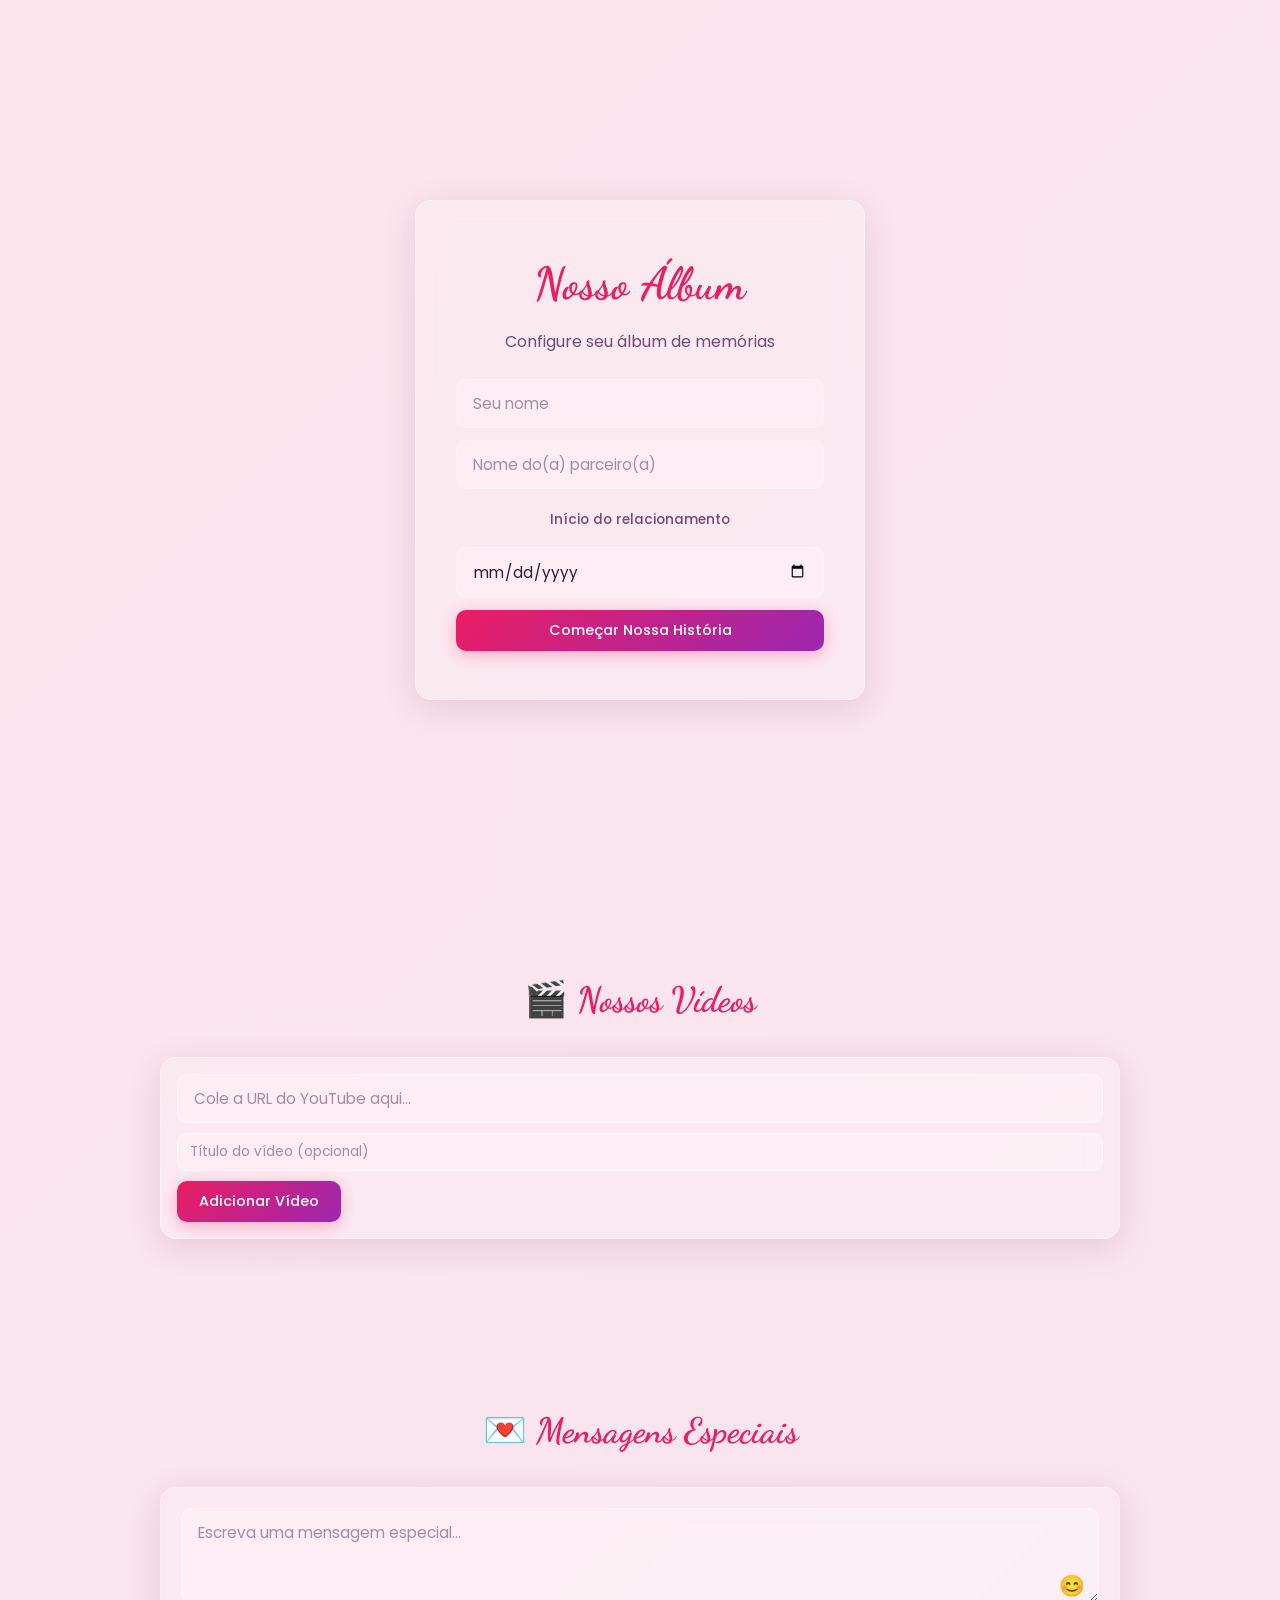
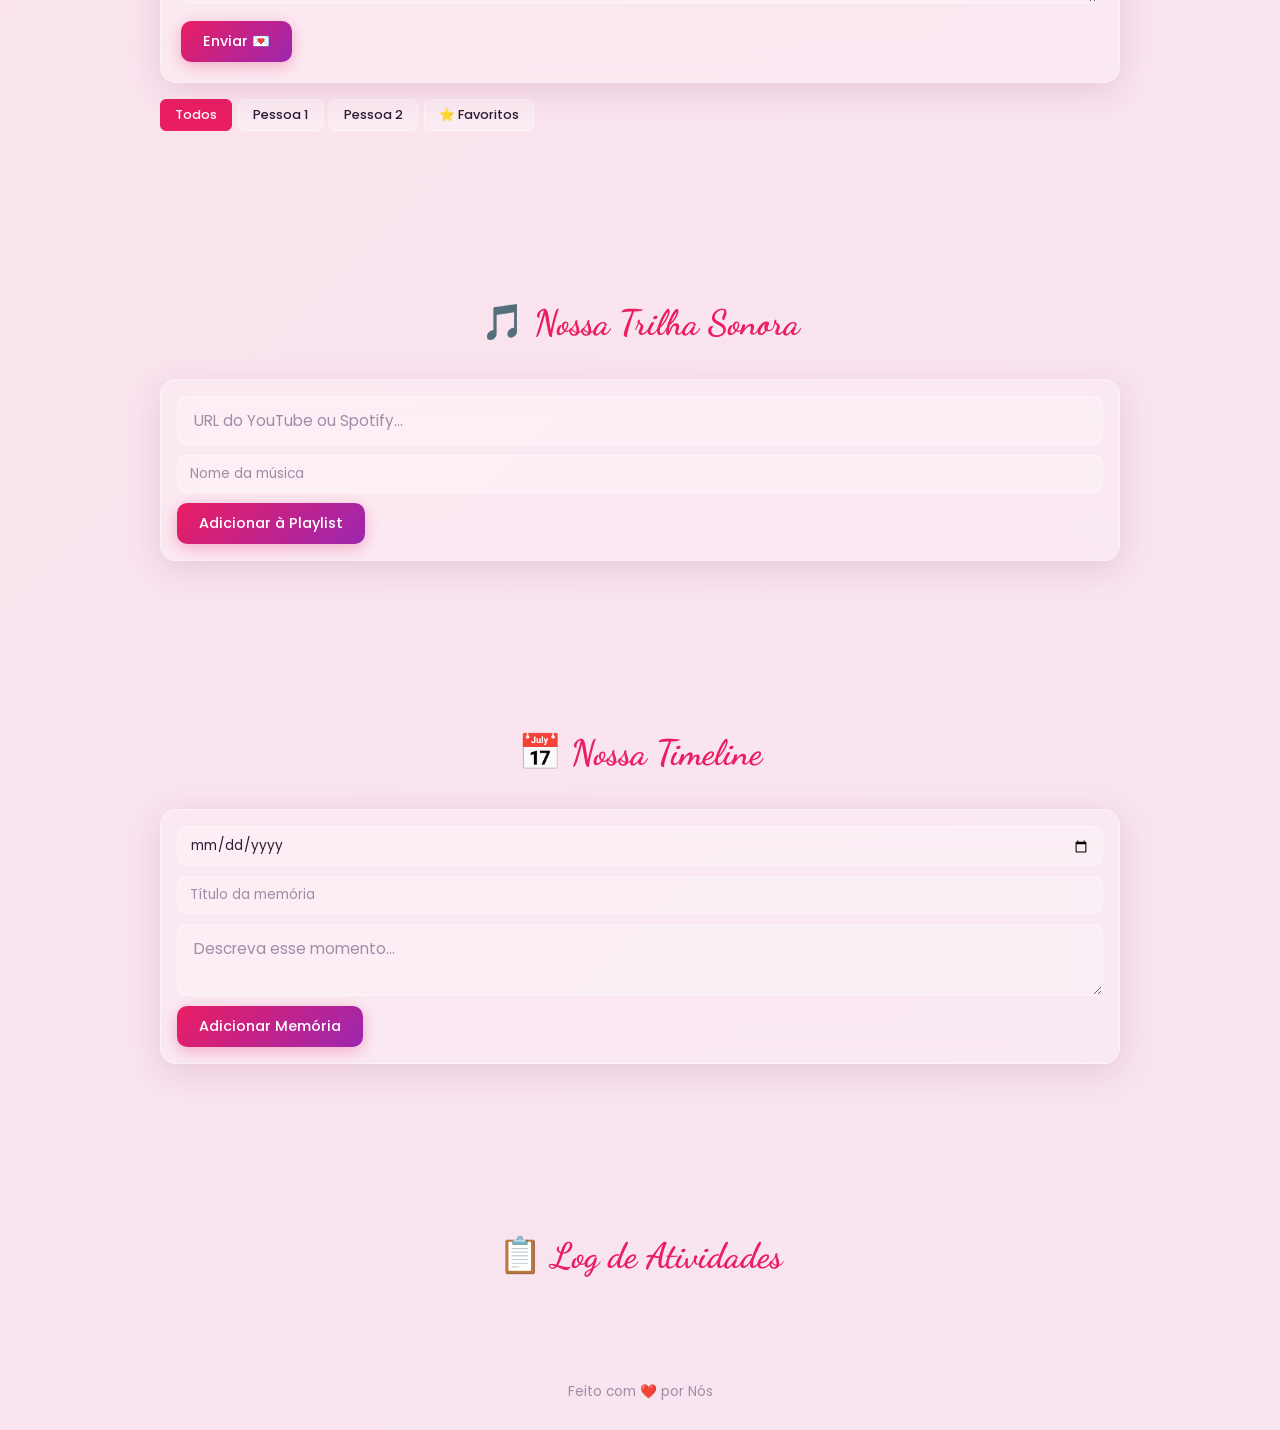
==== Nosso Album/indx.html @ 15576045 "Add files via upload" ====
<!DOCTYPE html>
<html lang="pt-br">
<head>
    <meta charset="UTF-8">
    <meta name="viewport" content="width=device-width, initial-scale=1.0">
    <title>Nosso Álbum de Memórias</title>
    <link rel="preconnect" href="https://fonts.googleapis.com">
    <link rel="preconnect" href="https://fonts.gstatic.com" crossorigin>
    <link href="https://fonts.googleapis.com/css2?family=Dancing+Script:wght@400;700&family=Poppins:wght@300;400;500;600;700&display=swap" rel="stylesheet">
    <link rel="stylesheet" href="style.css">
</head>
<body>

    <!-- Welcome Screen -->
    <div id="welcome-screen">
        <div class="welcome-content glass-card">
            <div id="welcome-loading" class="welcome-loading">
                <div class="welcome-hearts">💕</div>
                <p class="welcome-sub">Carregando...</p>
            </div>
            <div id="setup-form" style="display:none;">
                <h1>Nosso Álbum</h1>
                <p class="welcome-sub">Configure seu álbum de memórias</p>
                <div class="setup-fields">
                    <input type="text" id="setup-name1" placeholder="Seu nome" class="input-field">
                    <input type="text" id="setup-name2" placeholder="Nome do(a) parceiro(a)" class="input-field">
                    <label class="input-label">Início do relacionamento</label>
                    <input type="date" id="setup-date" class="input-field">
                    <button id="setup-btn" class="btn btn-primary">Começar Nossa História</button>
                </div>
            </div>
            <div id="welcome-display" style="display:none;">
                <div class="welcome-hearts">💕</div>
                <h1 id="welcome-names">Nosso Amor</h1>
                <p class="welcome-sub">Nosso Álbum de Memórias</p>
                <div id="welcome-counter" class="welcome-counter"></div>
                <button id="enter-btn" class="btn btn-primary btn-glow">Entrar ❤️</button>
            </div>
        </div>
    </div>

    <!-- Identity Modal -->
    <div id="identity-modal" class="identity-overlay" style="display:none;">
        <div class="identity-modal-content glass-card">
            <div class="welcome-hearts">👤</div>
            <h3 class="identity-title">Quem é você?</h3>
            <p class="identity-subtitle">Identifique-se para que suas postagens fiquem marcadas</p>
            <div class="identity-btns">
                <button class="identity-btn person-1-hover" id="identity-btn-1" data-person="1">
                    <span class="identity-btn-icon">💜</span>
                    <span class="identity-btn-name" id="identity-name-1">Pessoa 1</span>
                </button>
                <button class="identity-btn person-2-hover" id="identity-btn-2" data-person="2">
                    <span class="identity-btn-icon">💖</span>
                    <span class="identity-btn-name" id="identity-name-2">Pessoa 2</span>
                </button>
            </div>
        </div>
    </div>

    <!-- Navbar -->
    <nav id="navbar" class="navbar glass-card" style="display:none;">
        <div class="nav-brand" id="nav-brand">💕 Nosso Álbum</div>
        <button class="hamburger" id="hamburger">
            <span></span><span></span><span></span>
        </button>
        <div class="nav-links" id="nav-links">
            <a href="#home" class="nav-link active" data-section="home">Início</a>
            <a href="#galeria" class="nav-link" data-section="galeria">Galeria</a>
            <a href="#videos" class="nav-link" data-section="videos">Vídeos</a>
            <a href="#mensagens" class="nav-link" data-section="mensagens">Mensagens</a>
            <a href="#musica" class="nav-link" data-section="musica">Música</a>
            <a href="#timeline" class="nav-link" data-section="timeline">Timeline</a>
            <a href="#log" class="nav-link" data-section="log">Atividades</a>
        </div>
        <div class="nav-actions">
            <div id="identity-indicator" class="identity-indicator" style="display:none;">
                <span class="identity-dot" id="identity-dot"></span>
                <span id="identity-name-display"></span>
                <button id="change-identity-btn" class="change-identity-btn" title="Trocar identidade">✏️</button>
            </div>
            <button id="dark-mode-toggle" class="theme-toggle" title="Alternar tema">
                <span id="theme-icon">🌙</span>
                <span id="theme-label">Escuro</span>
            </button>
            <button id="settings-btn" class="btn-icon" title="Configurações">⚙️</button>
        </div>
    </nav>

    <!-- Main Content -->
    <main id="main-content" style="display:none;">

        <section id="home" class="section">
            <h2 class="section-title">💕 <span id="home-names">Nosso Amor</span></h2>
            <div class="counter-grid" id="counter-grid"></div>
            <div class="stats-grid">
                <div class="stat-card glass-card"><span class="stat-number" id="stat-photos">0</span><span class="stat-label">Fotos</span></div>
                <div class="stat-card glass-card"><span class="stat-number" id="stat-messages">0</span><span class="stat-label">Mensagens</span></div>
                <div class="stat-card glass-card"><span class="stat-number" id="stat-music">0</span><span class="stat-label">Músicas</span></div>
            </div>
            <div class="quote-card glass-card">
                <p id="love-quote" class="love-quote"></p>
            </div>
        </section>

        <section id="galeria" class="section">
            <h2 class="section-title">📸 Galeria de Fotos</h2>
            <div class="section-actions glass-card">
                <label class="btn btn-primary upload-btn">
                    📷 Adicionar Fotos
                    <input type="file" id="photo-input" accept="image/*" multiple hidden>
                </label>
                <input type="text" id="photo-search" class="input-field input-sm" placeholder="Buscar por legenda...">
                <div class="filter-btns">
                    <button class="btn btn-sm active" data-filter="all">Todas</button>
                    <button class="btn btn-sm" data-filter="favorites">⭐ Favoritas</button>
                </div>
            </div>
            <div id="gallery-grid" class="gallery-grid"></div>
            <p id="gallery-empty" class="empty-msg" style="display:none;">Nenhuma foto ainda. Adicione suas memórias! 📷</p>
        </section>

        <section id="videos" class="section">
            <h2 class="section-title">🎬 Nossos Vídeos</h2>
            <div class="section-actions glass-card">
                <input type="url" id="video-url" class="input-field" placeholder="Cole a URL do YouTube aqui...">
                <input type="text" id="video-title" class="input-field input-sm" placeholder="Título do vídeo (opcional)">
                <button id="add-video-btn" class="btn btn-primary">Adicionar Vídeo</button>
            </div>
            <div id="video-grid" class="video-grid"></div>
            <p id="video-empty" class="empty-msg" style="display:none;">Nenhum vídeo ainda. Adicione um link do YouTube! 🎬</p>
        </section>

        <section id="mensagens" class="section">
            <h2 class="section-title">💌 Mensagens Especiais</h2>
            <div class="msg-composer glass-card">
                <div class="msg-input-wrap">
                    <textarea id="msg-input" class="input-field" placeholder="Escreva uma mensagem especial..." rows="3"></textarea>
                    <button id="emoji-toggle" class="btn-icon emoji-toggle">😊</button>
                </div>
                <div id="emoji-picker" class="emoji-picker" style="display:none;"></div>
                <button id="send-msg-btn" class="btn btn-primary">Enviar 💌</button>
            </div>
            <div class="msg-filters">
                <button class="btn btn-sm active" data-msg-filter="all">Todos</button>
                <button class="btn btn-sm" data-msg-filter="1" id="msg-filter-1">Pessoa 1</button>
                <button class="btn btn-sm" data-msg-filter="2" id="msg-filter-2">Pessoa 2</button>
                <button class="btn btn-sm" data-msg-filter="favorites">⭐ Favoritos</button>
            </div>
            <div id="messages-list" class="messages-list"></div>
            <p id="msg-empty" class="empty-msg" style="display:none;">Nenhuma mensagem ainda. Deixe um recado especial! 💝</p>
        </section>

        <section id="musica" class="section">
            <h2 class="section-title">🎵 Nossa Trilha Sonora</h2>
            <div class="section-actions glass-card">
                <input type="url" id="music-url" class="input-field" placeholder="URL do YouTube ou Spotify...">
                <input type="text" id="music-title" class="input-field input-sm" placeholder="Nome da música">
                <button id="add-music-btn" class="btn btn-primary">Adicionar à Playlist</button>
            </div>
            <div id="music-player" class="music-player" style="display:none;">
                <div id="player-container"></div>
            </div>
            <div id="playlist" class="playlist"></div>
            <p id="music-empty" class="empty-msg" style="display:none;">Nenhuma música ainda. Adicione a trilha sonora do casal! 🎶</p>
        </section>

        <section id="timeline" class="section">
            <h2 class="section-title">📅 Nossa Timeline</h2>
            <div class="section-actions glass-card">
                <input type="date" id="timeline-date" class="input-field input-sm">
                <input type="text" id="timeline-title" class="input-field input-sm" placeholder="Título da memória">
                <textarea id="timeline-desc" class="input-field" placeholder="Descreva esse momento..." rows="2"></textarea>
                <button id="add-timeline-btn" class="btn btn-primary">Adicionar Memória</button>
            </div>
            <div id="timeline-list" class="timeline-list"></div>
            <p id="timeline-empty" class="empty-msg" style="display:none;">Nenhuma memória na timeline. Registre seus momentos! 📅</p>
        </section>

        <section id="log" class="section">
            <h2 class="section-title">📋 Log de Atividades</h2>
            <div id="log-list" class="log-list"></div>
            <p id="log-empty" class="empty-msg" style="display:none;">Nenhuma atividade registrada.</p>
        </section>

    </main>

    <!-- Lightbox Modal -->
    <div id="lightbox" class="lightbox" style="display:none;">
        <button class="lightbox-close" id="lightbox-close">&times;</button>
        <button class="lightbox-nav lightbox-prev" id="lightbox-prev">&#10094;</button>
        <button class="lightbox-nav lightbox-next" id="lightbox-next">&#10095;</button>
        <img id="lightbox-img" class="lightbox-img" src="" alt="">
        <p id="lightbox-caption" class="lightbox-caption"></p>
    </div>

    <!-- Settings Modal -->
    <div id="settings-modal" class="modal-overlay" style="display:none;">
        <div class="modal-content glass-card">
            <div class="modal-header">
                <h3>⚙️ Configurações</h3>
                <button class="modal-close" id="settings-close">&times;</button>
            </div>
            <div class="modal-body">
                <div class="setting-group">
                    <label class="input-label">Nome 1</label>
                    <input type="text" id="setting-name1" class="input-field">
                </div>
                <div class="setting-group">
                    <label class="input-label">Nome 2</label>
                    <input type="text" id="setting-name2" class="input-field">
                </div>
                <div class="setting-group">
                    <label class="input-label">Data do relacionamento</label>
                    <input type="date" id="setting-date" class="input-field">
                </div>
                <div class="setting-actions">
                    <button id="save-settings" class="btn btn-primary">Salvar</button>
                </div>
            </div>
        </div>
    </div>

    <!-- Toast Container -->
    <div id="toast-container" class="toast-container"></div>

    <!-- Floating Hearts Container -->
    <div id="hearts-container" class="hearts-container"></div>

    <!-- Footer -->
    <footer id="footer" class="footer" style="display:none;">
        <p>Feito com ❤️ por <span id="footer-names">Nós</span></p>
    </footer>

    <script src="script.js"></script>
</body>
</html>
---- Nosso Album/style.css ----
/* ==========================================
   NOSSO ÁLBUM DE MEMÓRIAS - STYLE
   ========================================== */

/* --- CSS Variables --- */

:root {
    --primary: #e91e63;
    --primary-light: #f48fb1;
    --primary-dark: #c2185b;
    --secondary: #9c27b0;
    --secondary-light: #ce93d8;
    --accent: #ff6f00;
    --gold: #ffd700;
    --bg-start: #fce4ec;
    --bg-end: #f3e5f5;
    --text: #2d1b33;
    --text-light: #6d4c7a;
    --text-muted: #9e8da6;
    --surface: rgba(255, 255, 255, 0.25);
    --surface-solid: #fff;
    --glass-bg: rgba(255, 255, 255, 0.18);
    --glass-border: rgba(255, 255, 255, 0.35);
    --glass-shadow: rgba(140, 50, 100, 0.15);
    --author1: #7b1fa2;
    --author2: #e91e63;
    --radius: 16px;
    --radius-sm: 10px;
    --radius-xs: 6px;
    --font-display: 'Dancing Script', cursive;
    --font-body: 'Poppins', sans-serif;
    --z-hearts: 0;
    --z-content: 1;
    --z-navbar: 100;
    --z-modal: 200;
    --z-lightbox: 300;
    --z-toast: 400;
    --z-welcome: 500;
}

[data-theme="dark"] {
    --bg-start: #1a0a1e;
    --bg-end: #2a0845;
    --text: #f3e5f5;
    --text-light: #ce93d8;
    --text-muted: #8e6d9e;
    --surface: rgba(255, 255, 255, 0.07);
    --surface-solid: #2d1040;
    --glass-bg: rgba(30, 10, 40, 0.55);
    --glass-border: rgba(255, 255, 255, 0.1);
    --glass-shadow: rgba(0, 0, 0, 0.4);
}

/* --- Reset & Base --- */
*, *::before, *::after { box-sizing: border-box; margin: 0; padding: 0; }

html { scroll-behavior: smooth; }

body {
    font-family: var(--font-body);
    color: var(--text);
    min-height: 100vh;
    background: linear-gradient(135deg, var(--bg-start), var(--bg-end), var(--bg-start));
    background-size: 400% 400%;
    animation: gradientShift 15s ease infinite;
    overflow-x: hidden;
    line-height: 1.6;
}

@keyframes gradientShift {
    0%, 100% { background-position: 0% 50%; }
    50% { background-position: 100% 50%; }
}

/* --- Scrollbar --- */
::-webkit-scrollbar { width: 6px; }
::-webkit-scrollbar-track { background: transparent; }
::-webkit-scrollbar-thumb { background: var(--primary-light); border-radius: 3px; }
* { scrollbar-width: thin; scrollbar-color: var(--primary-light) transparent; }

/* --- Glass Card --- */
.glass-card {
    background: var(--glass-bg);
    backdrop-filter: blur(14px);
    -webkit-backdrop-filter: blur(14px);
    border: 1px solid var(--glass-border);
    border-radius: var(--radius);
    box-shadow: 0 8px 32px var(--glass-shadow);
}

@supports not (backdrop-filter: blur(1px)) {
    .glass-card {
        background: var(--surface-solid);
        opacity: 0.97;
    }
}

/* --- Buttons --- */
.btn {
    display: inline-flex;
    align-items: center;
    justify-content: center;
    gap: 6px;
    padding: 10px 22px;
    border: none;
    border-radius: var(--radius-sm);
    font-family: var(--font-body);
    font-size: 0.9rem;
    font-weight: 500;
    cursor: pointer;
    transition: all 0.3s ease;
    white-space: nowrap;
}

.btn-primary {
    background: linear-gradient(135deg, var(--primary), var(--secondary));
    color: #fff;
    box-shadow: 0 4px 15px rgba(233, 30, 99, 0.3);
}
.btn-primary:hover {
    transform: translateY(-2px);
    box-shadow: 0 6px 25px rgba(233, 30, 99, 0.45);
}

.btn-glow {
    animation: glow 2s ease-in-out infinite alternate;
}
@keyframes glow {
    from { box-shadow: 0 4px 15px rgba(233, 30, 99, 0.3); }
    to { box-shadow: 0 4px 30px rgba(233, 30, 99, 0.6), 0 0 40px rgba(233, 30, 99, 0.2); }
}

.btn-outline {
    background: transparent;
    color: var(--primary);
    border: 1.5px solid var(--primary);
}
.btn-outline:hover { background: var(--primary); color: #fff; }

.btn-sm { padding: 6px 14px; font-size: 0.8rem; border-radius: var(--radius-xs); background: var(--surface); color: var(--text); border: 1px solid var(--glass-border); }
.btn-sm.active { background: var(--primary); color: #fff; border-color: var(--primary); }
.btn-sm:hover { background: var(--primary-light); color: #fff; }

.btn-icon {
    background: none;
    border: none;
    font-size: 1.3rem;
    cursor: pointer;
    padding: 6px;
    border-radius: 50%;
    transition: all 0.3s;
    line-height: 1;
}
.btn-icon:hover { background: var(--surface); transform: scale(1.15); }

.btn-danger { background: #ef5350; color: #fff; border: none; }
.btn-danger:hover { background: #e53935; }

/* --- Inputs --- */
.input-field {
    width: 100%;
    padding: 12px 16px;
    border: 1.5px solid var(--glass-border);
    border-radius: var(--radius-sm);
    background: var(--surface);
    color: var(--text);
    font-family: var(--font-body);
    font-size: 0.95rem;
    transition: border-color 0.3s, box-shadow 0.3s;
    outline: none;
}
.input-field:focus {
    border-color: var(--primary);
    box-shadow: 0 0 0 3px rgba(233, 30, 99, 0.15);
}
.input-field::placeholder { color: var(--text-muted); }
.input-sm { padding: 8px 12px; font-size: 0.85rem; }
.input-label { display: block; font-size: 0.85rem; font-weight: 500; color: var(--text-light); margin-bottom: 4px; margin-top: 8px; }

/* --- Welcome Screen --- */
#welcome-screen {
    position: fixed;
    inset: 0;
    z-index: var(--z-welcome);
    display: flex;
    align-items: center;
    justify-content: center;
    background: linear-gradient(135deg, var(--bg-start), var(--bg-end));
    background-size: 400% 400%;
    animation: gradientShift 15s ease infinite;
}

.welcome-content {
    text-align: center;
    padding: 48px 40px;
    max-width: 450px;
    width: 90%;
    animation: fadeInUp 1s ease;
}

.welcome-content h1 {
    font-family: var(--font-display);
    font-size: 2.8rem;
    color: var(--primary);
    margin-bottom: 8px;
}

.welcome-sub {
    color: var(--text-light);
    font-size: 1rem;
    margin-bottom: 24px;
}

.welcome-hearts {
    font-size: 3rem;
    margin-bottom: 12px;
    animation: pulse 2s ease-in-out infinite;
}

@keyframes pulse {
    0%, 100% { transform: scale(1); }
    50% { transform: scale(1.15); }
}

.welcome-counter {
    font-size: 1.1rem;
    color: var(--text-light);
    margin-bottom: 28px;
    font-weight: 300;
}

.setup-fields {
    display: flex;
    flex-direction: column;
    gap: 12px;
}

/* --- Navbar --- */
.navbar {
    position: fixed;
    top: 0;
    left: 0;
    right: 0;
    z-index: var(--z-navbar);
    display: flex;
    align-items: center;
    padding: 10px 24px;
    border-radius: 0;
    border-top: none;
    border-left: none;
    border-right: none;
}

.nav-brand {
    font-family: var(--font-display);
    font-size: 1.4rem;
    color: var(--primary);
    font-weight: 700;
    flex-shrink: 0;
}

.nav-links {
    display: flex;
    gap: 4px;
    margin-left: 32px;
    flex: 1;
}

.nav-link {
    text-decoration: none;
    color: var(--text-light);
    padding: 6px 14px;
    border-radius: var(--radius-xs);
    font-size: 0.85rem;
    font-weight: 500;
    transition: all 0.3s;
}
.nav-link:hover, .nav-link.active {
    color: var(--primary);
    background: rgba(233, 30, 99, 0.1);
}

.nav-actions { display: flex; gap: 4px; margin-left: auto; }

.hamburger {
    display: none;
    flex-direction: column;
    gap: 5px;
    background: none;
    border: none;
    cursor: pointer;
    padding: 6px;
    margin-left: auto;
}
.hamburger span {
    display: block;
    width: 24px;
    height: 2.5px;
    background: var(--text);
    border-radius: 2px;
    transition: all 0.3s;
}
.hamburger.active span:nth-child(1) { transform: rotate(45deg) translate(5px, 5px); }
.hamburger.active span:nth-child(2) { opacity: 0; }
.hamburger.active span:nth-child(3) { transform: rotate(-45deg) translate(5px, -5px); }

/* --- Sections --- */
.section {
    max-width: 1000px;
    margin: 0 auto;
    padding: 100px 20px 40px;
    position: relative;
    z-index: var(--z-content);
    animation: fadeInUp 0.6s ease;
}

.section-title {
    font-family: var(--font-display);
    font-size: 2.2rem;
    color: var(--primary);
    text-align: center;
    margin-bottom: 28px;
}

.section-actions {
    display: flex;
    flex-wrap: wrap;
    gap: 10px;
    align-items: center;
    padding: 16px;
    margin-bottom: 24px;
}

.empty-msg {
    text-align: center;
    color: var(--text-muted);
    padding: 60px 20px;
    font-size: 1.05rem;
}

/* --- Counter Grid --- */
.counter-grid {
    display: grid;
    grid-template-columns: repeat(auto-fit, minmax(100px, 1fr));
    gap: 12px;
    margin-bottom: 28px;
}

.counter-item {
    text-align: center;
    padding: 16px 8px;
}

.counter-value {
    font-size: 2.2rem;
    font-weight: 700;
    color: var(--primary);
    font-family: var(--font-display);
}

.counter-label {
    font-size: 0.75rem;
    color: var(--text-muted);
    text-transform: uppercase;
    letter-spacing: 1px;
}

/* --- Stats --- */
.stats-grid {
    display: grid;
    grid-template-columns: repeat(3, 1fr);
    gap: 14px;
    margin-bottom: 28px;
}

.stat-card {
    text-align: center;
    padding: 20px 12px;
    transition: transform 0.3s;
}
.stat-card:hover { transform: translateY(-4px); }

.stat-number {
    display: block;
    font-size: 2rem;
    font-weight: 700;
    color: var(--primary);
}

.stat-label {
    font-size: 0.8rem;
    color: var(--text-muted);
    text-transform: uppercase;
    letter-spacing: 1px;
}

/* --- Quote --- */
.quote-card {
    text-align: center;
    padding: 28px 24px;
}

.love-quote {
    font-family: var(--font-display);
    font-size: 1.3rem;
    color: var(--text-light);
    font-style: italic;
}

/* --- Gallery Grid --- */
.gallery-grid {
    display: grid;
    grid-template-columns: repeat(auto-fill, minmax(200px, 1fr));
    gap: 14px;
}

.photo-card {
    position: relative;
    border-radius: var(--radius-sm);
    overflow: hidden;
    aspect-ratio: 1;
    cursor: pointer;
    transition: transform 0.3s;
}
.photo-card:hover { transform: scale(1.03); }

.photo-card img {
    width: 100%;
    height: 100%;
    object-fit: cover;
    display: block;
}

.photo-overlay {
    position: absolute;
    inset: 0;
    background: linear-gradient(transparent 50%, rgba(0,0,0,0.6));
    display: flex;
    align-items: flex-end;
    justify-content: space-between;
    padding: 10px;
    opacity: 0;
    transition: opacity 0.3s;
}
.photo-card:hover .photo-overlay { opacity: 1; }

.photo-caption {
    color: #fff;
    font-size: 0.8rem;
    flex: 1;
    overflow: hidden;
    text-overflow: ellipsis;
    white-space: nowrap;
}

.photo-actions { display: flex; gap: 4px; }
.photo-actions button {
    background: rgba(255,255,255,0.2);
    border: none;
    color: #fff;
    width: 30px;
    height: 30px;
    border-radius: 50%;
    cursor: pointer;
    font-size: 0.85rem;
    transition: background 0.3s;
    display: flex;
    align-items: center;
    justify-content: center;
}
.photo-actions button:hover { background: rgba(255,255,255,0.4); }
.photo-actions button.fav-active { color: var(--gold); }

.filter-btns { display: flex; gap: 6px; }

/* --- Video Grid --- */
.video-grid {
    display: grid;
    grid-template-columns: repeat(auto-fill, minmax(300px, 1fr));
    gap: 16px;
}

.video-card {
    border-radius: var(--radius-sm);
    overflow: hidden;
    position: relative;
}

.video-card iframe {
    width: 100%;
    aspect-ratio: 16/9;
    border: none;
    border-radius: var(--radius-sm);
}

.video-card-header {
    display: flex;
    justify-content: space-between;
    align-items: center;
    padding: 8px 4px;
}

.video-card-title {
    font-size: 0.9rem;
    font-weight: 500;
    color: var(--text);
}

/* --- Messages --- */
.msg-composer {
    padding: 20px;
    margin-bottom: 16px;
}

.msg-author-select {
    display: flex;
    gap: 8px;
    margin-bottom: 12px;
}

.author-btn {
    flex: 1;
    padding: 8px;
    border: 2px solid var(--glass-border);
    border-radius: var(--radius-sm);
    background: var(--surface);
    color: var(--text);
    font-family: var(--font-body);
    font-weight: 500;
    cursor: pointer;
    transition: all 0.3s;
}
.author-btn[data-author="1"].active { border-color: var(--author1); background: rgba(123, 31, 162, 0.15); color: var(--author1); }
.author-btn[data-author="2"].active { border-color: var(--author2); background: rgba(233, 30, 99, 0.15); color: var(--author2); }

.msg-input-wrap {
    position: relative;
    margin-bottom: 10px;
}

.emoji-toggle {
    position: absolute;
    right: 8px;
    bottom: 8px;
}

.emoji-picker {
    display: flex;
    flex-wrap: wrap;
    gap: 4px;
    padding: 10px;
    background: var(--surface);
    border-radius: var(--radius-sm);
    margin-bottom: 10px;
    max-height: 150px;
    overflow-y: auto;
}

.emoji-btn {
    font-size: 1.3rem;
    background: none;
    border: none;
    cursor: pointer;
    padding: 4px;
    border-radius: 4px;
    transition: background 0.2s;
    line-height: 1;
}
.emoji-btn:hover { background: var(--surface); }

.msg-filters {
    display: flex;
    gap: 6px;
    margin-bottom: 16px;
    flex-wrap: wrap;
}

.messages-list {
    display: flex;
    flex-direction: column;
    gap: 12px;
    max-height: 500px;
    overflow-y: auto;
    padding: 4px;
}

.message-bubble {
    max-width: 80%;
    padding: 12px 16px;
    border-radius: var(--radius);
    position: relative;
    animation: fadeInUp 0.3s ease;
}

.message-bubble.author-1 {
    align-self: flex-start;
    background: linear-gradient(135deg, rgba(123, 31, 162, 0.15), rgba(123, 31, 162, 0.08));
    border: 1px solid rgba(123, 31, 162, 0.2);
    border-bottom-left-radius: 4px;
}

.message-bubble.author-2 {
    align-self: flex-end;
    background: linear-gradient(135deg, rgba(233, 30, 99, 0.15), rgba(233, 30, 99, 0.08));
    border: 1px solid rgba(233, 30, 99, 0.2);
    border-bottom-right-radius: 4px;
}

.msg-author-name {
    font-size: 0.75rem;
    font-weight: 600;
    margin-bottom: 4px;
}
.author-1 .msg-author-name { color: var(--author1); }
.author-2 .msg-author-name { color: var(--author2); }

.msg-text { font-size: 0.95rem; line-height: 1.5; word-break: break-word; }

.msg-meta {
    display: flex;
    justify-content: space-between;
    align-items: center;
    margin-top: 6px;
    font-size: 0.7rem;
    color: var(--text-muted);
}

.msg-fav-btn {
    background: none;
    border: none;
    cursor: pointer;
    font-size: 0.85rem;
    padding: 2px;
}

.msg-delete-btn {
    background: none;
    border: none;
    cursor: pointer;
    font-size: 0.75rem;
    color: var(--text-muted);
    padding: 2px;
}
.msg-delete-btn:hover { color: #ef5350; }

/* --- Music --- */
.music-player {
    margin-bottom: 20px;
    border-radius: var(--radius-sm);
    overflow: hidden;
}

.music-player iframe {
    width: 100%;
    height: 80px;
    border: none;
}

.playlist {
    display: flex;
    flex-direction: column;
    gap: 8px;
}

.playlist-item {
    display: flex;
    align-items: center;
    gap: 12px;
    padding: 12px 16px;
    border-radius: var(--radius-sm);
    background: var(--surface);
    cursor: pointer;
    transition: all 0.3s;
    border: 1px solid transparent;
}
.playlist-item:hover { background: rgba(233, 30, 99, 0.08); }
.playlist-item.playing {
    border-color: var(--primary);
    background: rgba(233, 30, 99, 0.12);
}

.playlist-item-icon { font-size: 1.2rem; }
.playlist-item-title { flex: 1; font-size: 0.9rem; font-weight: 500; }
.playlist-item-platform { font-size: 0.75rem; color: var(--text-muted); }
.playlist-item-delete {
    background: none;
    border: none;
    color: var(--text-muted);
    cursor: pointer;
    font-size: 0.9rem;
    padding: 4px;
}
.playlist-item-delete:hover { color: #ef5350; }

/* --- Timeline --- */
.timeline-list {
    position: relative;
    padding-left: 30px;
}

.timeline-list::before {
    content: '';
    position: absolute;
    left: 10px;
    top: 0;
    bottom: 0;
    width: 2px;
    background: linear-gradient(to bottom, var(--primary), var(--secondary));
}

.timeline-item {
    position: relative;
    padding: 16px 20px;
    margin-bottom: 20px;
    background: var(--surface);
    border-radius: var(--radius-sm);
    border: 1px solid var(--glass-border);
    animation: fadeInUp 0.4s ease;
}

.timeline-item::before {
    content: '';
    position: absolute;
    left: -26px;
    top: 22px;
    width: 12px;
    height: 12px;
    background: var(--primary);
    border-radius: 50%;
    border: 2px solid var(--bg-start);
}

.timeline-date {
    font-size: 0.75rem;
    color: var(--primary);
    font-weight: 600;
    margin-bottom: 4px;
}

.timeline-item-title {
    font-size: 1rem;
    font-weight: 600;
    margin-bottom: 4px;
}

.timeline-item-desc {
    font-size: 0.9rem;
    color: var(--text-light);
}

.timeline-item-actions {
    margin-top: 8px;
    display: flex;
    justify-content: flex-end;
}

/* --- Activity Log --- */
.log-list {
    display: flex;
    flex-direction: column;
    gap: 8px;
    max-height: 500px;
    overflow-y: auto;
}

.log-item {
    display: flex;
    align-items: center;
    gap: 12px;
    padding: 10px 14px;
    background: var(--surface);
    border-radius: var(--radius-sm);
    font-size: 0.85rem;
    animation: fadeInUp 0.3s ease;
}

.log-icon { font-size: 1.1rem; }
.log-detail { flex: 1; color: var(--text); }
.log-time { font-size: 0.7rem; color: var(--text-muted); white-space: nowrap; }

/* --- Lightbox --- */
.lightbox {
    position: fixed;
    inset: 0;
    z-index: var(--z-lightbox);
    background: rgba(0, 0, 0, 0.92);
    display: flex;
    align-items: center;
    justify-content: center;
    flex-direction: column;
    animation: fadeIn 0.3s;
}

.lightbox-img {
    max-width: 90%;
    max-height: 80vh;
    object-fit: contain;
    border-radius: var(--radius-sm);
}

.lightbox-caption {
    color: #fff;
    margin-top: 12px;
    font-size: 0.95rem;
    text-align: center;
}

.lightbox-close {
    position: absolute;
    top: 16px;
    right: 20px;
    background: none;
    border: none;
    color: #fff;
    font-size: 2.2rem;
    cursor: pointer;
    z-index: 1;
    transition: transform 0.3s;
}
.lightbox-close:hover { transform: scale(1.2); }

.lightbox-nav {
    position: absolute;
    top: 50%;
    transform: translateY(-50%);
    background: rgba(255,255,255,0.1);
    border: none;
    color: #fff;
    font-size: 2rem;
    cursor: pointer;
    padding: 12px 16px;
    border-radius: var(--radius-sm);
    transition: background 0.3s;
}
.lightbox-nav:hover { background: rgba(255,255,255,0.25); }
.lightbox-prev { left: 16px; }
.lightbox-next { right: 16px; }

/* --- Modal --- */
.modal-overlay {
    position: fixed;
    inset: 0;
    z-index: var(--z-modal);
    background: rgba(0, 0, 0, 0.5);
    display: flex;
    align-items: center;
    justify-content: center;
    animation: fadeIn 0.3s;
}

.modal-content {
    width: 90%;
    max-width: 480px;
    max-height: 85vh;
    overflow-y: auto;
    padding: 28px;
}

.modal-header {
    display: flex;
    justify-content: space-between;
    align-items: center;
    margin-bottom: 20px;
}

.modal-header h3 {
    font-family: var(--font-display);
    font-size: 1.5rem;
    color: var(--primary);
}

.modal-close {
    background: none;
    border: none;
    font-size: 1.6rem;
    color: var(--text-muted);
    cursor: pointer;
    transition: color 0.3s;
}
.modal-close:hover { color: var(--primary); }

.setting-group { margin-bottom: 14px; }

.storage-bar {
    width: 100%;
    height: 8px;
    background: var(--surface);
    border-radius: 4px;
    overflow: hidden;
    margin: 6px 0 4px;
}

.storage-fill {
    height: 100%;
    background: linear-gradient(90deg, var(--primary), var(--secondary));
    border-radius: 4px;
    transition: width 0.5s;
    width: 0%;
}

.storage-text { font-size: 0.75rem; color: var(--text-muted); }

.setting-actions {
    display: flex;
    flex-wrap: wrap;
    gap: 8px;
    margin-top: 18px;
}

/* --- Toast --- */
.toast-container {
    position: fixed;
    bottom: 20px;
    right: 20px;
    z-index: var(--z-toast);
    display: flex;
    flex-direction: column;
    gap: 8px;
}

.toast {
    padding: 12px 20px;
    border-radius: var(--radius-sm);
    color: #fff;
    font-size: 0.9rem;
    animation: slideInRight 0.4s ease;
    box-shadow: 0 4px 15px rgba(0,0,0,0.2);
    max-width: 320px;
}

.toast-success { background: linear-gradient(135deg, #43a047, #66bb6a); }
.toast-error { background: linear-gradient(135deg, #e53935, #ef5350); }
.toast-info { background: linear-gradient(135deg, var(--primary), var(--secondary)); }

@keyframes slideInRight {
    from { transform: translateX(100%); opacity: 0; }
    to { transform: translateX(0); opacity: 1; }
}

/* --- Hearts --- */
.hearts-container {
    position: fixed;
    inset: 0;
    z-index: var(--z-hearts);
    pointer-events: none;
    overflow: hidden;
}

.floating-heart {
    position: absolute;
    bottom: -30px;
    font-size: 1.4rem;
    opacity: 0;
    will-change: transform;
    animation: floatHeart linear forwards;
}

@keyframes floatHeart {
    0% { opacity: 0.7; transform: translateY(0) rotate(0deg) scale(1); }
    50% { opacity: 0.5; }
    100% { opacity: 0; transform: translateY(-100vh) rotate(360deg) scale(0.5); }
}

/* --- Footer --- */
.footer {
    text-align: center;
    padding: 28px 20px;
    color: var(--text-muted);
    font-size: 0.85rem;
}

/* --- Animations --- */
@keyframes fadeIn {
    from { opacity: 0; }
    to { opacity: 1; }
}

@keyframes fadeInUp {
    from { opacity: 0; transform: translateY(20px); }
    to { opacity: 1; transform: translateY(0); }
}

/* --- Upload Button --- */
.upload-btn { cursor: pointer; }

/* --- Responsive --- */
@media (max-width: 768px) {
    .hamburger { display: flex; }

    .nav-links {
        display: none;
        position: fixed;
        top: 56px;
        left: 0;
        right: 0;
        background: var(--glass-bg);
        backdrop-filter: blur(14px);
        -webkit-backdrop-filter: blur(14px);
        flex-direction: column;
        padding: 12px;
        border-bottom: 1px solid var(--glass-border);
        box-shadow: 0 8px 32px var(--glass-shadow);
    }
    .nav-links.open { display: flex; }

    .nav-actions {
        position: absolute;
        right: 60px;
        top: 50%;
        transform: translateY(-50%);
    }

    .section { padding: 80px 14px 30px; }
    .section-title { font-size: 1.7rem; }
    .section-actions { flex-direction: column; }

    .stats-grid { grid-template-columns: repeat(3, 1fr); gap: 8px; }
    .stat-number { font-size: 1.4rem; }

    .gallery-grid { grid-template-columns: repeat(auto-fill, minmax(140px, 1fr)); gap: 8px; }
    .video-grid { grid-template-columns: 1fr; }

    .message-bubble { max-width: 90%; }

    .counter-grid { grid-template-columns: repeat(3, 1fr); }
    .counter-value { font-size: 1.6rem; }

    .welcome-content { padding: 32px 24px; }
    .welcome-content h1 { font-size: 2rem; }

    .lightbox-nav { padding: 8px 12px; font-size: 1.5rem; }

    .toast-container { left: 12px; right: 12px; bottom: 12px; }
    .toast { max-width: 100%; }
}

@media (max-width: 380px) {
    .counter-grid { grid-template-columns: repeat(2, 1fr); }
    .stats-grid { grid-template-columns: 1fr 1fr 1fr; }
    .gallery-grid { grid-template-columns: repeat(2, 1fr); }
}

/* ==========================================
   FIREBASE + IDENTITY + THEME TOGGLE
   ========================================== */

/* --- Firebase Setup Overlay --- */
#firebase-overlay {
    position: fixed;
    inset: 0;
    z-index: 600;
    display: flex;
    align-items: center;
    justify-content: center;
    background: linear-gradient(135deg, var(--bg-start), var(--bg-end));
    background-size: 400% 400%;
    animation: gradientShift 15s ease infinite;
}

.firebase-setup {
    text-align: center;
    padding: 40px 32px;
    max-width: 500px;
    width: 90%;
    animation: fadeInUp 0.8s ease;
}

.firebase-icon { font-size: 3rem; margin-bottom: 12px; }
.firebase-setup h2 {
    font-family: var(--font-display);
    font-size: 2rem;
    color: var(--primary);
    margin-bottom: 10px;
}
.firebase-setup > p {
    color: var(--text-light);
    margin-bottom: 24px;
    font-size: 0.95rem;
}

.firebase-steps {
    text-align: left;
    display: flex;
    flex-direction: column;
    gap: 14px;
}

.firebase-step {
    display: flex;
    align-items: flex-start;
    gap: 12px;
    font-size: 0.9rem;
    color: var(--text);
}

.step-num {
    display: inline-flex;
    align-items: center;
    justify-content: center;
    width: 28px;
    height: 28px;
    border-radius: 50%;
    background: linear-gradient(135deg, var(--primary), var(--secondary));
    color: #fff;
    font-weight: 700;
    font-size: 0.8rem;
    flex-shrink: 0;
}

.firebase-step a {
    color: var(--primary);
    text-decoration: underline;
}

.firebase-step code {
    background: var(--surface);
    padding: 2px 6px;
    border-radius: 4px;
    font-size: 0.85rem;
}

/* --- Identity Overlay --- */
.identity-overlay {
    position: fixed;
    inset: 0;
    z-index: 601;
    background: rgba(0, 0, 0, 0.5);
    display: flex;
    align-items: center;
    justify-content: center;
    animation: fadeIn 0.3s;
}

.identity-modal-content {
    text-align: center;
    padding: 40px 32px;
    max-width: 420px;
    width: 90%;
    animation: fadeInUp 0.5s ease;
}

.identity-title {
    font-family: var(--font-display);
    font-size: 1.8rem;
    color: var(--primary);
    margin-bottom: 6px;
}

.identity-subtitle {
    color: var(--text-light);
    font-size: 0.9rem;
    margin-bottom: 24px;
}

.identity-btns {
    display: flex;
    gap: 16px;
}

.identity-btn {
    flex: 1;
    display: flex;
    flex-direction: column;
    align-items: center;
    gap: 8px;
    padding: 24px 16px;
    border: 2px solid var(--glass-border);
    border-radius: var(--radius);
    background: var(--surface);
    color: var(--text);
    font-family: var(--font-body);
    font-size: 1rem;
    font-weight: 600;
    cursor: pointer;
    transition: all 0.3s;
}

.identity-btn-icon { font-size: 1.8rem; }

.person-1-hover:hover {
    border-color: var(--author1);
    background: rgba(123, 31, 162, 0.15);
    color: var(--author1);
    transform: translateY(-4px);
    box-shadow: 0 8px 25px rgba(123, 31, 162, 0.25);
}

.person-2-hover:hover {
    border-color: var(--author2);
    background: rgba(233, 30, 99, 0.15);
    color: var(--author2);
    transform: translateY(-4px);
    box-shadow: 0 8px 25px rgba(233, 30, 99, 0.25);
}

/* --- Identity Indicator (navbar) --- */
.identity-indicator {
    display: flex;
    align-items: center;
    gap: 6px;
    padding: 4px 12px;
    background: var(--surface);
    border-radius: 20px;
    font-size: 0.8rem;
    color: var(--text);
    font-weight: 500;
    border: 1px solid var(--glass-border);
}

.identity-dot {
    width: 8px;
    height: 8px;
    border-radius: 50%;
    flex-shrink: 0;
}
.identity-dot.person-1 { background: var(--author1); }
.identity-dot.person-2 { background: var(--author2); }

.change-identity-btn {
    background: none;
    border: none;
    cursor: pointer;
    font-size: 0.75rem;
    padding: 0;
    line-height: 1;
    opacity: 0.7;
    transition: opacity 0.3s;
}
.change-identity-btn:hover { opacity: 1; }

/* --- Theme Toggle (pill button) --- */
.theme-toggle {
    display: inline-flex;
    align-items: center;
    gap: 4px;
    padding: 5px 12px;
    background: var(--surface);
    border: 1.5px solid var(--glass-border);
    border-radius: 20px;
    cursor: pointer;
    font-family: var(--font-body);
    font-size: 0.75rem;
    font-weight: 500;
    color: var(--text);
    transition: all 0.3s;
    white-space: nowrap;
}
.theme-toggle:hover {
    border-color: var(--primary);
    background: rgba(233, 30, 99, 0.08);
}
#theme-icon { font-size: 0.9rem; line-height: 1; }

/* --- Poster Badge --- */
.poster-badge {
    display: inline-flex;
    align-items: center;
    gap: 3px;
    padding: 2px 8px;
    border-radius: 20px;
    font-size: 0.65rem;
    font-weight: 600;
    color: #fff;
    letter-spacing: 0.3px;
}
.poster-badge.person-1 { background: var(--author1); }
.poster-badge.person-2 { background: var(--author2); }

.photo-poster-badge {
    position: absolute;
    top: 8px;
    left: 8px;
    z-index: 2;
}

/* --- Welcome Loading --- */
.welcome-loading {
    padding: 20px;
}

/* --- Nav actions responsive fix --- */
@media (max-width: 768px) {
    .nav-actions {
        gap: 2px;
        right: 50px;
    }
    .identity-indicator {
        padding: 3px 8px;
        font-size: 0.7rem;
    }
    #identity-name-display {
        max-width: 60px;
        overflow: hidden;
        text-overflow: ellipsis;
        white-space: nowrap;
    }
    .theme-toggle {
        padding: 4px 8px;
        font-size: 0.7rem;
    }
    #theme-label { display: none; }
    .identity-btns { flex-direction: column; gap: 12px; }
}
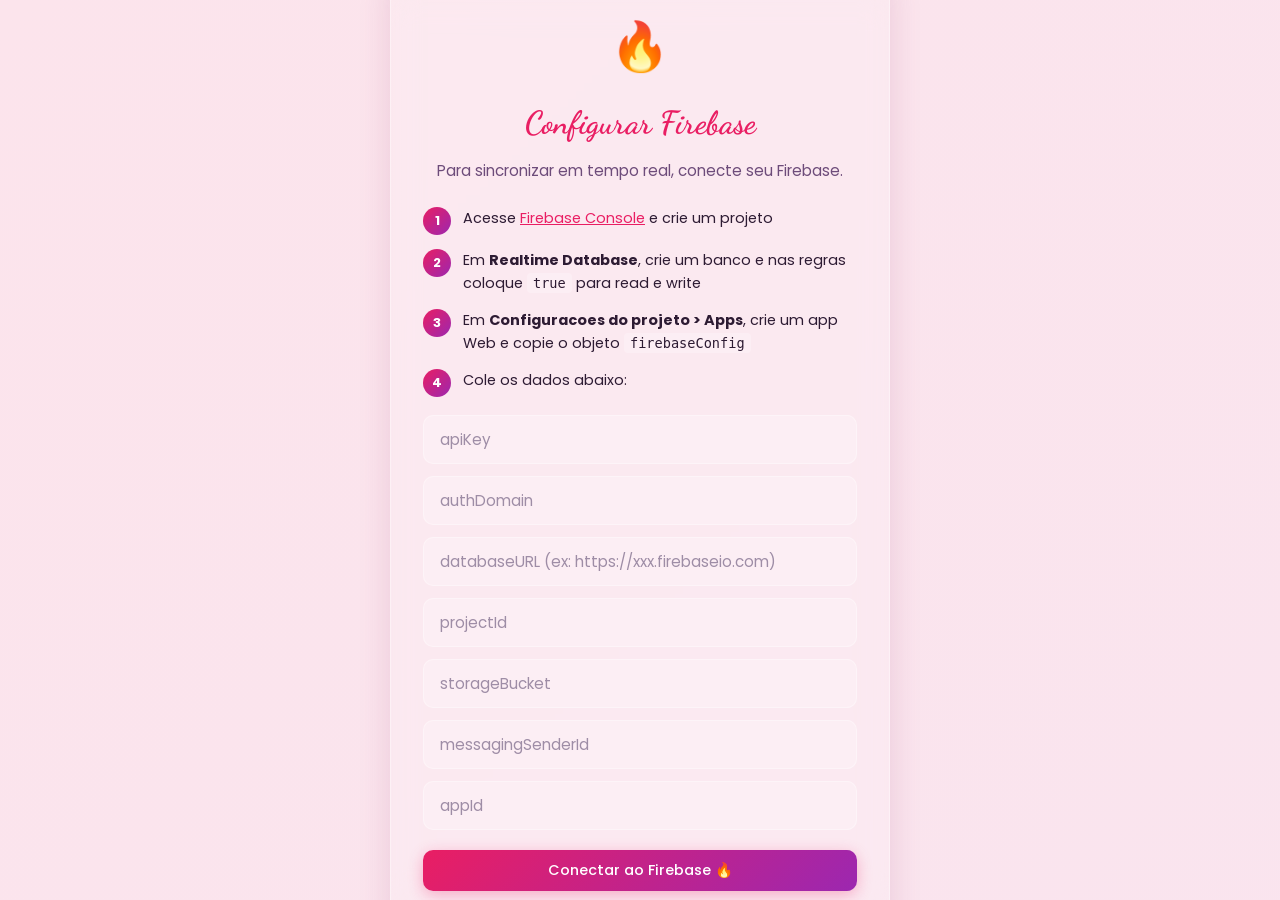
==== commit e80ac657: "feat: add Firebase Realtime Database for real-time sync + functional buttons - Add Firebase setup ov" ====
--- a/Nosso Album/indx.html
+++ b/Nosso Album/indx.html
@@ -1,237 +1,268 @@
-<!DOCTYPE html>
-<html lang="pt-br">
-<head>
-    <meta charset="UTF-8">
-    <meta name="viewport" content="width=device-width, initial-scale=1.0">
-    <title>Nosso Álbum de Memórias</title>
-    <link rel="preconnect" href="https://fonts.googleapis.com">
-    <link rel="preconnect" href="https://fonts.gstatic.com" crossorigin>
-    <link href="https://fonts.googleapis.com/css2?family=Dancing+Script:wght@400;700&family=Poppins:wght@300;400;500;600;700&display=swap" rel="stylesheet">
-    <link rel="stylesheet" href="style.css">
-</head>
-<body>
-
-    <!-- Welcome Screen -->
-    <div id="welcome-screen">
-        <div class="welcome-content glass-card">
-            <div id="welcome-loading" class="welcome-loading">
-                <div class="welcome-hearts">💕</div>
-                <p class="welcome-sub">Carregando...</p>
-            </div>
-            <div id="setup-form" style="display:none;">
-                <h1>Nosso Álbum</h1>
-                <p class="welcome-sub">Configure seu álbum de memórias</p>
-                <div class="setup-fields">
-                    <input type="text" id="setup-name1" placeholder="Seu nome" class="input-field">
-                    <input type="text" id="setup-name2" placeholder="Nome do(a) parceiro(a)" class="input-field">
-                    <label class="input-label">Início do relacionamento</label>
-                    <input type="date" id="setup-date" class="input-field">
-                    <button id="setup-btn" class="btn btn-primary">Começar Nossa História</button>
-                </div>
-            </div>
-            <div id="welcome-display" style="display:none;">
-                <div class="welcome-hearts">💕</div>
-                <h1 id="welcome-names">Nosso Amor</h1>
-                <p class="welcome-sub">Nosso Álbum de Memórias</p>
-                <div id="welcome-counter" class="welcome-counter"></div>
-                <button id="enter-btn" class="btn btn-primary btn-glow">Entrar ❤️</button>
-            </div>
-        </div>
-    </div>
-
-    <!-- Identity Modal -->
-    <div id="identity-modal" class="identity-overlay" style="display:none;">
-        <div class="identity-modal-content glass-card">
-            <div class="welcome-hearts">👤</div>
-            <h3 class="identity-title">Quem é você?</h3>
-            <p class="identity-subtitle">Identifique-se para que suas postagens fiquem marcadas</p>
-            <div class="identity-btns">
-                <button class="identity-btn person-1-hover" id="identity-btn-1" data-person="1">
-                    <span class="identity-btn-icon">💜</span>
-                    <span class="identity-btn-name" id="identity-name-1">Pessoa 1</span>
-                </button>
-                <button class="identity-btn person-2-hover" id="identity-btn-2" data-person="2">
-                    <span class="identity-btn-icon">💖</span>
-                    <span class="identity-btn-name" id="identity-name-2">Pessoa 2</span>
-                </button>
-            </div>
-        </div>
-    </div>
-
-    <!-- Navbar -->
-    <nav id="navbar" class="navbar glass-card" style="display:none;">
-        <div class="nav-brand" id="nav-brand">💕 Nosso Álbum</div>
-        <button class="hamburger" id="hamburger">
-            <span></span><span></span><span></span>
-        </button>
-        <div class="nav-links" id="nav-links">
-            <a href="#home" class="nav-link active" data-section="home">Início</a>
-            <a href="#galeria" class="nav-link" data-section="galeria">Galeria</a>
-            <a href="#videos" class="nav-link" data-section="videos">Vídeos</a>
-            <a href="#mensagens" class="nav-link" data-section="mensagens">Mensagens</a>
-            <a href="#musica" class="nav-link" data-section="musica">Música</a>
-            <a href="#timeline" class="nav-link" data-section="timeline">Timeline</a>
-            <a href="#log" class="nav-link" data-section="log">Atividades</a>
-        </div>
-        <div class="nav-actions">
-            <div id="identity-indicator" class="identity-indicator" style="display:none;">
-                <span class="identity-dot" id="identity-dot"></span>
-                <span id="identity-name-display"></span>
-                <button id="change-identity-btn" class="change-identity-btn" title="Trocar identidade">✏️</button>
-            </div>
-            <button id="dark-mode-toggle" class="theme-toggle" title="Alternar tema">
-                <span id="theme-icon">🌙</span>
-                <span id="theme-label">Escuro</span>
-            </button>
-            <button id="settings-btn" class="btn-icon" title="Configurações">⚙️</button>
-        </div>
-    </nav>
-
-    <!-- Main Content -->
-    <main id="main-content" style="display:none;">
-
-        <section id="home" class="section">
-            <h2 class="section-title">💕 <span id="home-names">Nosso Amor</span></h2>
-            <div class="counter-grid" id="counter-grid"></div>
-            <div class="stats-grid">
-                <div class="stat-card glass-card"><span class="stat-number" id="stat-photos">0</span><span class="stat-label">Fotos</span></div>
-                <div class="stat-card glass-card"><span class="stat-number" id="stat-messages">0</span><span class="stat-label">Mensagens</span></div>
-                <div class="stat-card glass-card"><span class="stat-number" id="stat-music">0</span><span class="stat-label">Músicas</span></div>
-            </div>
-            <div class="quote-card glass-card">
-                <p id="love-quote" class="love-quote"></p>
-            </div>
-        </section>
-
-        <section id="galeria" class="section">
-            <h2 class="section-title">📸 Galeria de Fotos</h2>
-            <div class="section-actions glass-card">
-                <label class="btn btn-primary upload-btn">
-                    📷 Adicionar Fotos
-                    <input type="file" id="photo-input" accept="image/*" multiple hidden>
-                </label>
-                <input type="text" id="photo-search" class="input-field input-sm" placeholder="Buscar por legenda...">
-                <div class="filter-btns">
-                    <button class="btn btn-sm active" data-filter="all">Todas</button>
-                    <button class="btn btn-sm" data-filter="favorites">⭐ Favoritas</button>
-                </div>
-            </div>
-            <div id="gallery-grid" class="gallery-grid"></div>
-            <p id="gallery-empty" class="empty-msg" style="display:none;">Nenhuma foto ainda. Adicione suas memórias! 📷</p>
-        </section>
-
-        <section id="videos" class="section">
-            <h2 class="section-title">🎬 Nossos Vídeos</h2>
-            <div class="section-actions glass-card">
-                <input type="url" id="video-url" class="input-field" placeholder="Cole a URL do YouTube aqui...">
-                <input type="text" id="video-title" class="input-field input-sm" placeholder="Título do vídeo (opcional)">
-                <button id="add-video-btn" class="btn btn-primary">Adicionar Vídeo</button>
-            </div>
-            <div id="video-grid" class="video-grid"></div>
-            <p id="video-empty" class="empty-msg" style="display:none;">Nenhum vídeo ainda. Adicione um link do YouTube! 🎬</p>
-        </section>
-
-        <section id="mensagens" class="section">
-            <h2 class="section-title">💌 Mensagens Especiais</h2>
-            <div class="msg-composer glass-card">
-                <div class="msg-input-wrap">
-                    <textarea id="msg-input" class="input-field" placeholder="Escreva uma mensagem especial..." rows="3"></textarea>
-                    <button id="emoji-toggle" class="btn-icon emoji-toggle">😊</button>
-                </div>
-                <div id="emoji-picker" class="emoji-picker" style="display:none;"></div>
-                <button id="send-msg-btn" class="btn btn-primary">Enviar 💌</button>
-            </div>
-            <div class="msg-filters">
-                <button class="btn btn-sm active" data-msg-filter="all">Todos</button>
-                <button class="btn btn-sm" data-msg-filter="1" id="msg-filter-1">Pessoa 1</button>
-                <button class="btn btn-sm" data-msg-filter="2" id="msg-filter-2">Pessoa 2</button>
-                <button class="btn btn-sm" data-msg-filter="favorites">⭐ Favoritos</button>
-            </div>
-            <div id="messages-list" class="messages-list"></div>
-            <p id="msg-empty" class="empty-msg" style="display:none;">Nenhuma mensagem ainda. Deixe um recado especial! 💝</p>
-        </section>
-
-        <section id="musica" class="section">
-            <h2 class="section-title">🎵 Nossa Trilha Sonora</h2>
-            <div class="section-actions glass-card">
-                <input type="url" id="music-url" class="input-field" placeholder="URL do YouTube ou Spotify...">
-                <input type="text" id="music-title" class="input-field input-sm" placeholder="Nome da música">
-                <button id="add-music-btn" class="btn btn-primary">Adicionar à Playlist</button>
-            </div>
-            <div id="music-player" class="music-player" style="display:none;">
-                <div id="player-container"></div>
-            </div>
-            <div id="playlist" class="playlist"></div>
-            <p id="music-empty" class="empty-msg" style="display:none;">Nenhuma música ainda. Adicione a trilha sonora do casal! 🎶</p>
-        </section>
-
-        <section id="timeline" class="section">
-            <h2 class="section-title">📅 Nossa Timeline</h2>
-            <div class="section-actions glass-card">
-                <input type="date" id="timeline-date" class="input-field input-sm">
-                <input type="text" id="timeline-title" class="input-field input-sm" placeholder="Título da memória">
-                <textarea id="timeline-desc" class="input-field" placeholder="Descreva esse momento..." rows="2"></textarea>
-                <button id="add-timeline-btn" class="btn btn-primary">Adicionar Memória</button>
-            </div>
-            <div id="timeline-list" class="timeline-list"></div>
-            <p id="timeline-empty" class="empty-msg" style="display:none;">Nenhuma memória na timeline. Registre seus momentos! 📅</p>
-        </section>
-
-        <section id="log" class="section">
-            <h2 class="section-title">📋 Log de Atividades</h2>
-            <div id="log-list" class="log-list"></div>
-            <p id="log-empty" class="empty-msg" style="display:none;">Nenhuma atividade registrada.</p>
-        </section>
-
-    </main>
-
-    <!-- Lightbox Modal -->
-    <div id="lightbox" class="lightbox" style="display:none;">
-        <button class="lightbox-close" id="lightbox-close">&times;</button>
-        <button class="lightbox-nav lightbox-prev" id="lightbox-prev">&#10094;</button>
-        <button class="lightbox-nav lightbox-next" id="lightbox-next">&#10095;</button>
-        <img id="lightbox-img" class="lightbox-img" src="" alt="">
-        <p id="lightbox-caption" class="lightbox-caption"></p>
-    </div>
-
-    <!-- Settings Modal -->
-    <div id="settings-modal" class="modal-overlay" style="display:none;">
-        <div class="modal-content glass-card">
-            <div class="modal-header">
-                <h3>⚙️ Configurações</h3>
-                <button class="modal-close" id="settings-close">&times;</button>
-            </div>
-            <div class="modal-body">
-                <div class="setting-group">
-                    <label class="input-label">Nome 1</label>
-                    <input type="text" id="setting-name1" class="input-field">
-                </div>
-                <div class="setting-group">
-                    <label class="input-label">Nome 2</label>
-                    <input type="text" id="setting-name2" class="input-field">
-                </div>
-                <div class="setting-group">
-                    <label class="input-label">Data do relacionamento</label>
-                    <input type="date" id="setting-date" class="input-field">
-                </div>
-                <div class="setting-actions">
-                    <button id="save-settings" class="btn btn-primary">Salvar</button>
-                </div>
-            </div>
-        </div>
-    </div>
-
-    <!-- Toast Container -->
-    <div id="toast-container" class="toast-container"></div>
-
-    <!-- Floating Hearts Container -->
-    <div id="hearts-container" class="hearts-container"></div>
-
-    <!-- Footer -->
-    <footer id="footer" class="footer" style="display:none;">
-        <p>Feito com ❤️ por <span id="footer-names">Nós</span></p>
-    </footer>
-
-    <script src="script.js"></script>
-</body>
-</html>
+<!DOCTYPE html>
+<html lang="pt-br">
+<head>
+    <meta charset="UTF-8">
+    <meta name="viewport" content="width=device-width, initial-scale=1.0">
+    <title>Nosso Mural de Memorias</title>
+    <link rel="preconnect" href="https://fonts.googleapis.com">
+    <link rel="preconnect" href="https://fonts.gstatic.com" crossorigin>
+    <link href="https://fonts.googleapis.com/css2?family=Dancing+Script:wght@400;700&family=Poppins:wght@300;400;500;600;700&display=swap" rel="stylesheet">
+    <link rel="stylesheet" href="style.css">
+</head>
+<body>
+
+    <!-- Firebase Setup Overlay -->
+    <div id="firebase-overlay" style="display:none;">
+        <div class="firebase-setup glass-card">
+            <div class="firebase-icon">&#x1F525;</div>
+            <h2>Configurar Firebase</h2>
+            <p>Para sincronizar em tempo real, conecte seu Firebase.</p>
+            <div class="firebase-steps">
+                <div class="firebase-step">
+                    <span class="step-num">1</span>
+                    <span>Acesse <a href="https://console.firebase.google.com/" target="_blank">Firebase Console</a> e crie um projeto</span>
+                </div>
+                <div class="firebase-step">
+                    <span class="step-num">2</span>
+                    <span>Em <strong>Realtime Database</strong>, crie um banco e nas regras coloque <code>true</code> para read e write</span>
+                </div>
+                <div class="firebase-step">
+                    <span class="step-num">3</span>
+                    <span>Em <strong>Configuracoes do projeto &gt; Apps</strong>, crie um app Web e copie o objeto <code>firebaseConfig</code></span>
+                </div>
+                <div class="firebase-step">
+                    <span class="step-num">4</span>
+                    <span>Cole os dados abaixo:</span>
+                </div>
+            </div>
+            <div class="setup-fields" style="margin-top:18px;">
+                <input type="text" id="fb-apiKey" class="input-field" placeholder="apiKey">
+                <input type="text" id="fb-authDomain" class="input-field" placeholder="authDomain">
+                <input type="text" id="fb-databaseURL" class="input-field" placeholder="databaseURL (ex: https://xxx.firebaseio.com)">
+                <input type="text" id="fb-projectId" class="input-field" placeholder="projectId">
+                <input type="text" id="fb-storageBucket" class="input-field" placeholder="storageBucket">
+                <input type="text" id="fb-messagingSenderId" class="input-field" placeholder="messagingSenderId">
+                <input type="text" id="fb-appId" class="input-field" placeholder="appId">
+                <button id="fb-save-btn" class="btn btn-primary" style="margin-top:8px;">Conectar ao Firebase &#x1F525;</button>
+            </div>
+        </div>
+    </div>
+
+    <!-- Welcome Screen -->
+    <div id="welcome-screen" style="display:none;">
+        <div class="welcome-content glass-card">
+            <div id="welcome-loading" class="welcome-loading">
+                <div class="welcome-hearts">&#x1F495;</div>
+                <p class="welcome-sub">Carregando...</p>
+            </div>
+            <div id="setup-form" style="display:none;">
+                <h1>Nosso Mural</h1>
+                <p class="welcome-sub">Configure seu mural de memorias</p>
+                <div class="setup-fields">
+                    <input type="text" id="setup-name1" placeholder="Seu nome" class="input-field">
+                    <input type="text" id="setup-name2" placeholder="Nome do(a) parceiro(a)" class="input-field">
+                    <label class="input-label">Inicio do relacionamento</label>
+                    <input type="date" id="setup-date" class="input-field">
+                    <button id="setup-btn" class="btn btn-primary">Comecar Nossa Historia</button>
+                </div>
+            </div>
+            <div id="welcome-display" style="display:none;">
+                <div class="welcome-hearts">&#x1F495;</div>
+                <h1 id="welcome-names">Nosso Amor</h1>
+                <p class="welcome-sub">Nosso Mural de Memorias</p>
+                <div id="welcome-counter" class="welcome-counter"></div>
+                <button id="enter-btn" class="btn btn-primary btn-glow">Entrar</button>
+            </div>
+        </div>
+    </div>
+
+    <!-- Identity Modal -->
+    <div id="identity-modal" class="identity-overlay" style="display:none;">
+        <div class="identity-modal-content glass-card">
+            <div class="welcome-hearts">&#x1F464;</div>
+            <h3 class="identity-title">Quem e voce?</h3>
+            <p class="identity-subtitle">Identifique-se para que suas postagens fiquem marcadas</p>
+            <div class="identity-btns">
+                <button class="identity-btn person-1-hover" id="identity-btn-1" data-person="1">
+                    <span class="identity-btn-icon">&#x1F49C;</span>
+                    <span class="identity-btn-name" id="identity-name-1">Pessoa 1</span>
+                </button>
+                <button class="identity-btn person-2-hover" id="identity-btn-2" data-person="2">
+                    <span class="identity-btn-icon">&#x1F496;</span>
+                    <span class="identity-btn-name" id="identity-name-2">Pessoa 2</span>
+                </button>
+            </div>
+        </div>
+    </div>
+
+    <!-- Navbar -->
+    <nav id="navbar" class="navbar glass-card" style="display:none;">
+        <div class="nav-brand" id="nav-brand">&#x1F495; Nosso Mural</div>
+        <button class="hamburger" id="hamburger">
+            <span></span><span></span><span></span>
+        </button>
+        <div class="nav-links" id="nav-links">
+            <a href="#home" class="nav-link active" data-section="home">Inicio</a>
+            <a href="#galeria" class="nav-link" data-section="galeria">Galeria</a>
+            <a href="#videos" class="nav-link" data-section="videos">Videos</a>
+            <a href="#mensagens" class="nav-link" data-section="mensagens">Mensagens</a>
+            <a href="#musica" class="nav-link" data-section="musica">Musica</a>
+            <a href="#timeline" class="nav-link" data-section="timeline">Timeline</a>
+            <a href="#log" class="nav-link" data-section="log">Atividades</a>
+        </div>
+        <div class="nav-actions">
+            <div id="identity-indicator" class="identity-indicator" style="display:none;">
+                <span class="identity-dot" id="identity-dot"></span>
+                <span id="identity-name-display"></span>
+                <button id="change-identity-btn" class="change-identity-btn" title="Trocar identidade">&#x270F;&#xFE0F;</button>
+            </div>
+            <button id="dark-mode-toggle" class="theme-toggle" title="Alternar tema">
+                <span id="theme-icon">&#x1F319;</span>
+                <span id="theme-label">Escuro</span>
+            </button>
+            <button id="settings-btn" class="btn-icon" title="Configuracoes">&#x2699;&#xFE0F;</button>
+        </div>
+    </nav>
+
+    <!-- Main Content -->
+    <main id="main-content" style="display:none;">
+        <section id="home" class="section">
+            <h2 class="section-title">&#x1F495; <span id="home-names">Nosso Amor</span></h2>
+            <div class="counter-grid" id="counter-grid"></div>
+            <div class="stats-grid">
+                <div class="stat-card glass-card"><span class="stat-number" id="stat-photos">0</span><span class="stat-label">Fotos</span></div>
+                <div class="stat-card glass-card"><span class="stat-number" id="stat-messages">0</span><span class="stat-label">Mensagens</span></div>
+                <div class="stat-card glass-card"><span class="stat-number" id="stat-music">0</span><span class="stat-label">Musicas</span></div>
+            </div>
+            <div class="quote-card glass-card">
+                <p id="love-quote" class="love-quote"></p>
+            </div>
+        </section>
+        <section id="galeria" class="section">
+            <h2 class="section-title">&#x1F4F8; Galeria de Fotos</h2>
+            <div class="section-actions glass-card">
+                <label class="btn btn-primary upload-btn">
+                    &#x1F4F7; Adicionar Fotos
+                    <input type="file" id="photo-input" accept="image/*" multiple hidden>
+                </label>
+                <input type="text" id="photo-search" class="input-field input-sm" placeholder="Buscar por legenda...">
+                <div class="filter-btns">
+                    <button class="btn btn-sm active" data-filter="all">Todas</button>
+                    <button class="btn btn-sm" data-filter="favorites">Favoritas</button>
+                </div>
+            </div>
+            <div id="gallery-grid" class="gallery-grid"></div>
+            <p id="gallery-empty" class="empty-msg" style="display:none;">Nenhuma foto ainda. Adicione suas memorias! &#x1F4F7;</p>
+        </section>
+        <section id="videos" class="section">
+            <h2 class="section-title">&#x1F3AC; Nossos Videos</h2>
+            <div class="section-actions glass-card">
+                <input type="url" id="video-url" class="input-field" placeholder="Cole a URL do YouTube aqui...">
+                <input type="text" id="video-title" class="input-field input-sm" placeholder="Titulo do video (opcional)">
+                <button id="add-video-btn" class="btn btn-primary">Adicionar Video</button>
+            </div>
+            <div id="video-grid" class="video-grid"></div>
+            <p id="video-empty" class="empty-msg" style="display:none;">Nenhum video ainda. Adicione um link do YouTube! &#x1F3AC;</p>
+        </section>
+        <section id="mensagens" class="section">
+            <h2 class="section-title">&#x1F48C; Mensagens Especiais</h2>
+            <div class="msg-composer glass-card">
+                <div class="msg-input-wrap">
+                    <textarea id="msg-input" class="input-field" placeholder="Escreva uma mensagem especial..." rows="3"></textarea>
+                    <button id="emoji-toggle" class="btn-icon emoji-toggle">&#x1F60A;</button>
+                </div>
+                <div id="emoji-picker" class="emoji-picker" style="display:none;"></div>
+                <button id="send-msg-btn" class="btn btn-primary">Enviar &#x1F48C;</button>
+            </div>
+            <div class="msg-filters">
+                <button class="btn btn-sm active" data-msg-filter="all">Todos</button>
+                <button class="btn btn-sm" data-msg-filter="1" id="msg-filter-1">Pessoa 1</button>
+                <button class="btn btn-sm" data-msg-filter="2" id="msg-filter-2">Pessoa 2</button>
+                <button class="btn btn-sm" data-msg-filter="favorites">Favoritos</button>
+            </div>
+            <div id="messages-list" class="messages-list"></div>
+            <p id="msg-empty" class="empty-msg" style="display:none;">Nenhuma mensagem ainda. Deixe um recado especial! &#x1F49D;</p>
+        </section>
+        <section id="musica" class="section">
+            <h2 class="section-title">&#x1F3B5; Nossa Trilha Sonora</h2>
+            <div class="section-actions glass-card">
+                <input type="url" id="music-url" class="input-field" placeholder="URL do YouTube ou Spotify...">
+                <input type="text" id="music-title" class="input-field input-sm" placeholder="Nome da musica">
+                <button id="add-music-btn" class="btn btn-primary">Adicionar a Playlist</button>
+            </div>
+            <div id="music-player" class="music-player" style="display:none;">
+                <div id="player-container"></div>
+            </div>
+            <div id="playlist" class="playlist"></div>
+            <p id="music-empty" class="empty-msg" style="display:none;">Nenhuma musica ainda. Adicione a trilha sonora do casal! &#x1F3B6;</p>
+        </section>
+        <section id="timeline" class="section">
+            <h2 class="section-title">&#x1F4C5; Nossa Timeline</h2>
+            <div class="section-actions glass-card">
+                <input type="date" id="timeline-date" class="input-field input-sm">
+                <input type="text" id="timeline-title" class="input-field input-sm" placeholder="Titulo da memoria">
+                <textarea id="timeline-desc" class="input-field" placeholder="Descreva esse momento..." rows="2"></textarea>
+                <button id="add-timeline-btn" class="btn btn-primary">Adicionar Memoria</button>
+            </div>
+            <div id="timeline-list" class="timeline-list"></div>
+            <p id="timeline-empty" class="empty-msg" style="display:none;">Nenhuma memoria na timeline. Registre seus momentos! &#x1F4C5;</p>
+        </section>
+        <section id="log" class="section">
+            <h2 class="section-title">&#x1F4CB; Log de Atividades</h2>
+            <div id="log-list" class="log-list"></div>
+            <p id="log-empty" class="empty-msg" style="display:none;">Nenhuma atividade registrada.</p>
+        </section>
+    </main>
+
+    <!-- Lightbox Modal -->
+    <div id="lightbox" class="lightbox" style="display:none;">
+        <button class="lightbox-close" id="lightbox-close">&times;</button>
+        <button class="lightbox-nav lightbox-prev" id="lightbox-prev">&#10094;</button>
+        <button class="lightbox-nav lightbox-next" id="lightbox-next">&#10095;</button>
+        <img id="lightbox-img" class="lightbox-img" src="" alt="">
+        <p id="lightbox-caption" class="lightbox-caption"></p>
+    </div>
+
+    <!-- Settings Modal -->
+    <div id="settings-modal" class="modal-overlay" style="display:none;">
+        <div class="modal-content glass-card">
+            <div class="modal-header">
+                <h3>&#x2699;&#xFE0F; Configuracoes</h3>
+                <button class="modal-close" id="settings-close">&times;</button>
+            </div>
+            <div class="modal-body">
+                <div class="setting-group">
+                    <label class="input-label">Nome 1</label>
+                    <input type="text" id="setting-name1" class="input-field">
+                </div>
+                <div class="setting-group">
+                    <label class="input-label">Nome 2</label>
+                    <input type="text" id="setting-name2" class="input-field">
+                </div>
+                <div class="setting-group">
+                    <label class="input-label">Data do relacionamento</label>
+                    <input type="date" id="setting-date" class="input-field">
+                </div>
+                <div class="setting-actions">
+                    <button id="save-settings" class="btn btn-primary">Salvar</button>
+                    <button id="reset-firebase" class="btn btn-danger">Reconfigurar Firebase</button>
+                </div>
+            </div>
+        </div>
+    </div>
+
+    <!-- Toast Container -->
+    <div id="toast-container" class="toast-container"></div>
+    <!-- Floating Hearts Container -->
+    <div id="hearts-container" class="hearts-container"></div>
+    <!-- Footer -->
+    <footer id="footer" class="footer" style="display:none;">
+        <p>Feito com &#x2764;&#xFE0F; por <span id="footer-names">Nos</span></p>
+    </footer>
+
+    <!-- Firebase SDK (compat mode) -->
+    <script src="https://www.gstatic.com/firebasejs/10.12.2/firebase-app-compat.js"></script>
+    <script src="https://www.gstatic.com/firebasejs/10.12.2/firebase-database-compat.js"></script>
+    <script src="script.js"></script>
+</body>
+</html>
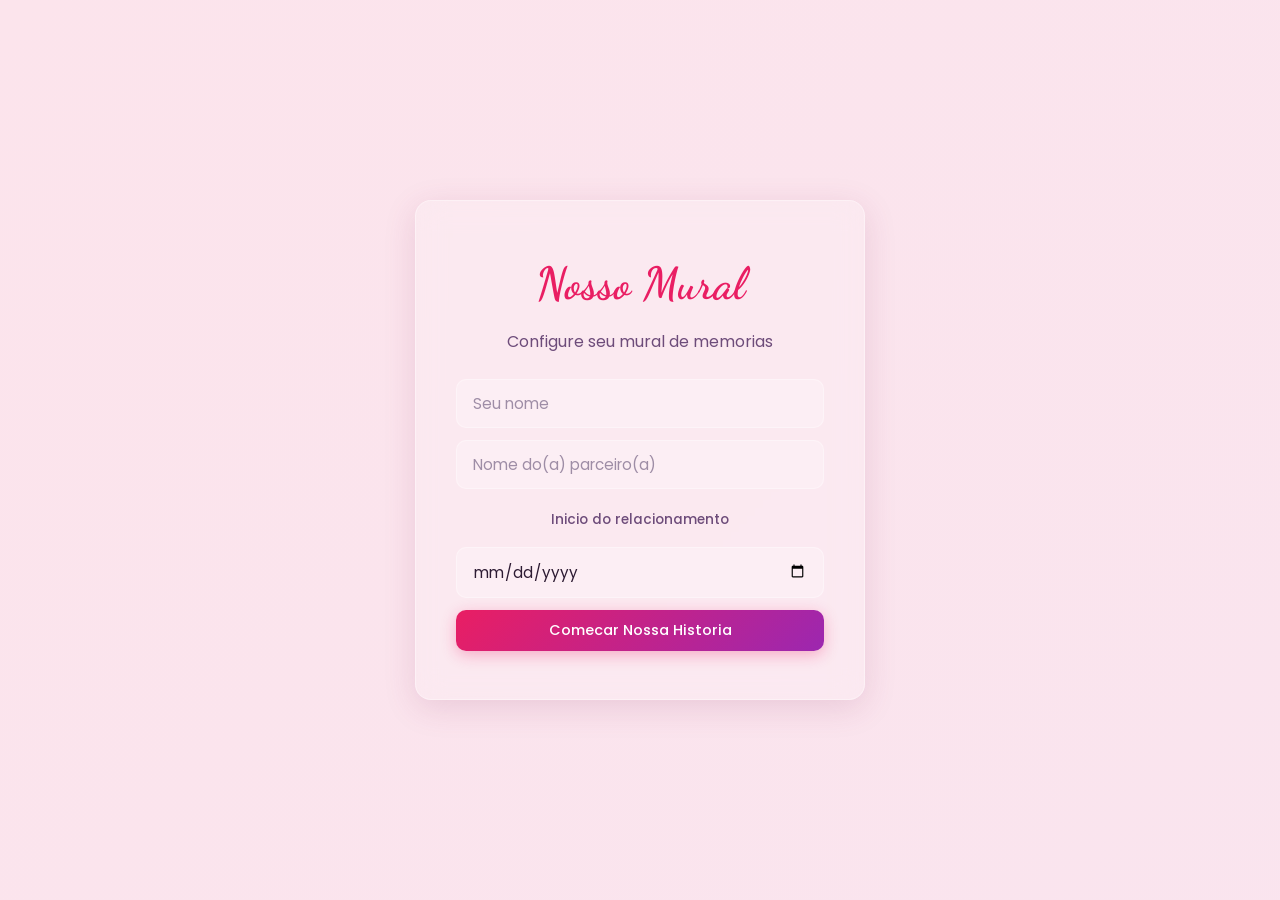
==== commit 4b3ea06e: "Revise index.html for album and Firebase setup Updated the HTML structure and content for the album " ====
--- a/Nosso Album/indx.html
+++ b/Nosso Album/indx.html
@@ -1,268 +1,267 @@
-<!DOCTYPE html>
-<html lang="pt-br">
-<head>
-    <meta charset="UTF-8">
-    <meta name="viewport" content="width=device-width, initial-scale=1.0">
-    <title>Nosso Mural de Memorias</title>
-    <link rel="preconnect" href="https://fonts.googleapis.com">
-    <link rel="preconnect" href="https://fonts.gstatic.com" crossorigin>
-    <link href="https://fonts.googleapis.com/css2?family=Dancing+Script:wght@400;700&family=Poppins:wght@300;400;500;600;700&display=swap" rel="stylesheet">
-    <link rel="stylesheet" href="style.css">
-</head>
-<body>
-
-    <!-- Firebase Setup Overlay -->
-    <div id="firebase-overlay" style="display:none;">
-        <div class="firebase-setup glass-card">
-            <div class="firebase-icon">&#x1F525;</div>
-            <h2>Configurar Firebase</h2>
-            <p>Para sincronizar em tempo real, conecte seu Firebase.</p>
-            <div class="firebase-steps">
-                <div class="firebase-step">
-                    <span class="step-num">1</span>
-                    <span>Acesse <a href="https://console.firebase.google.com/" target="_blank">Firebase Console</a> e crie um projeto</span>
-                </div>
-                <div class="firebase-step">
-                    <span class="step-num">2</span>
-                    <span>Em <strong>Realtime Database</strong>, crie um banco e nas regras coloque <code>true</code> para read e write</span>
-                </div>
-                <div class="firebase-step">
-                    <span class="step-num">3</span>
-                    <span>Em <strong>Configuracoes do projeto &gt; Apps</strong>, crie um app Web e copie o objeto <code>firebaseConfig</code></span>
-                </div>
-                <div class="firebase-step">
-                    <span class="step-num">4</span>
-                    <span>Cole os dados abaixo:</span>
-                </div>
-            </div>
-            <div class="setup-fields" style="margin-top:18px;">
-                <input type="text" id="fb-apiKey" class="input-field" placeholder="apiKey">
-                <input type="text" id="fb-authDomain" class="input-field" placeholder="authDomain">
-                <input type="text" id="fb-databaseURL" class="input-field" placeholder="databaseURL (ex: https://xxx.firebaseio.com)">
-                <input type="text" id="fb-projectId" class="input-field" placeholder="projectId">
-                <input type="text" id="fb-storageBucket" class="input-field" placeholder="storageBucket">
-                <input type="text" id="fb-messagingSenderId" class="input-field" placeholder="messagingSenderId">
-                <input type="text" id="fb-appId" class="input-field" placeholder="appId">
-                <button id="fb-save-btn" class="btn btn-primary" style="margin-top:8px;">Conectar ao Firebase &#x1F525;</button>
-            </div>
-        </div>
-    </div>
-
-    <!-- Welcome Screen -->
-    <div id="welcome-screen" style="display:none;">
-        <div class="welcome-content glass-card">
-            <div id="welcome-loading" class="welcome-loading">
-                <div class="welcome-hearts">&#x1F495;</div>
-                <p class="welcome-sub">Carregando...</p>
-            </div>
-            <div id="setup-form" style="display:none;">
-                <h1>Nosso Mural</h1>
-                <p class="welcome-sub">Configure seu mural de memorias</p>
-                <div class="setup-fields">
-                    <input type="text" id="setup-name1" placeholder="Seu nome" class="input-field">
-                    <input type="text" id="setup-name2" placeholder="Nome do(a) parceiro(a)" class="input-field">
-                    <label class="input-label">Inicio do relacionamento</label>
-                    <input type="date" id="setup-date" class="input-field">
-                    <button id="setup-btn" class="btn btn-primary">Comecar Nossa Historia</button>
-                </div>
-            </div>
-            <div id="welcome-display" style="display:none;">
-                <div class="welcome-hearts">&#x1F495;</div>
-                <h1 id="welcome-names">Nosso Amor</h1>
-                <p class="welcome-sub">Nosso Mural de Memorias</p>
-                <div id="welcome-counter" class="welcome-counter"></div>
-                <button id="enter-btn" class="btn btn-primary btn-glow">Entrar</button>
-            </div>
-        </div>
-    </div>
-
-    <!-- Identity Modal -->
-    <div id="identity-modal" class="identity-overlay" style="display:none;">
-        <div class="identity-modal-content glass-card">
-            <div class="welcome-hearts">&#x1F464;</div>
-            <h3 class="identity-title">Quem e voce?</h3>
-            <p class="identity-subtitle">Identifique-se para que suas postagens fiquem marcadas</p>
-            <div class="identity-btns">
-                <button class="identity-btn person-1-hover" id="identity-btn-1" data-person="1">
-                    <span class="identity-btn-icon">&#x1F49C;</span>
-                    <span class="identity-btn-name" id="identity-name-1">Pessoa 1</span>
-                </button>
-                <button class="identity-btn person-2-hover" id="identity-btn-2" data-person="2">
-                    <span class="identity-btn-icon">&#x1F496;</span>
-                    <span class="identity-btn-name" id="identity-name-2">Pessoa 2</span>
-                </button>
-            </div>
-        </div>
-    </div>
-
-    <!-- Navbar -->
-    <nav id="navbar" class="navbar glass-card" style="display:none;">
-        <div class="nav-brand" id="nav-brand">&#x1F495; Nosso Mural</div>
-        <button class="hamburger" id="hamburger">
-            <span></span><span></span><span></span>
-        </button>
-        <div class="nav-links" id="nav-links">
-            <a href="#home" class="nav-link active" data-section="home">Inicio</a>
-            <a href="#galeria" class="nav-link" data-section="galeria">Galeria</a>
-            <a href="#videos" class="nav-link" data-section="videos">Videos</a>
-            <a href="#mensagens" class="nav-link" data-section="mensagens">Mensagens</a>
-            <a href="#musica" class="nav-link" data-section="musica">Musica</a>
-            <a href="#timeline" class="nav-link" data-section="timeline">Timeline</a>
-            <a href="#log" class="nav-link" data-section="log">Atividades</a>
-        </div>
-        <div class="nav-actions">
-            <div id="identity-indicator" class="identity-indicator" style="display:none;">
-                <span class="identity-dot" id="identity-dot"></span>
-                <span id="identity-name-display"></span>
-                <button id="change-identity-btn" class="change-identity-btn" title="Trocar identidade">&#x270F;&#xFE0F;</button>
-            </div>
-            <button id="dark-mode-toggle" class="theme-toggle" title="Alternar tema">
-                <span id="theme-icon">&#x1F319;</span>
-                <span id="theme-label">Escuro</span>
-            </button>
-            <button id="settings-btn" class="btn-icon" title="Configuracoes">&#x2699;&#xFE0F;</button>
-        </div>
-    </nav>
-
-    <!-- Main Content -->
-    <main id="main-content" style="display:none;">
-        <section id="home" class="section">
-            <h2 class="section-title">&#x1F495; <span id="home-names">Nosso Amor</span></h2>
-            <div class="counter-grid" id="counter-grid"></div>
-            <div class="stats-grid">
-                <div class="stat-card glass-card"><span class="stat-number" id="stat-photos">0</span><span class="stat-label">Fotos</span></div>
-                <div class="stat-card glass-card"><span class="stat-number" id="stat-messages">0</span><span class="stat-label">Mensagens</span></div>
-                <div class="stat-card glass-card"><span class="stat-number" id="stat-music">0</span><span class="stat-label">Musicas</span></div>
-            </div>
-            <div class="quote-card glass-card">
-                <p id="love-quote" class="love-quote"></p>
-            </div>
-        </section>
-        <section id="galeria" class="section">
-            <h2 class="section-title">&#x1F4F8; Galeria de Fotos</h2>
-            <div class="section-actions glass-card">
-                <label class="btn btn-primary upload-btn">
-                    &#x1F4F7; Adicionar Fotos
-                    <input type="file" id="photo-input" accept="image/*" multiple hidden>
-                </label>
-                <input type="text" id="photo-search" class="input-field input-sm" placeholder="Buscar por legenda...">
-                <div class="filter-btns">
-                    <button class="btn btn-sm active" data-filter="all">Todas</button>
-                    <button class="btn btn-sm" data-filter="favorites">Favoritas</button>
-                </div>
-            </div>
-            <div id="gallery-grid" class="gallery-grid"></div>
-            <p id="gallery-empty" class="empty-msg" style="display:none;">Nenhuma foto ainda. Adicione suas memorias! &#x1F4F7;</p>
-        </section>
-        <section id="videos" class="section">
-            <h2 class="section-title">&#x1F3AC; Nossos Videos</h2>
-            <div class="section-actions glass-card">
-                <input type="url" id="video-url" class="input-field" placeholder="Cole a URL do YouTube aqui...">
-                <input type="text" id="video-title" class="input-field input-sm" placeholder="Titulo do video (opcional)">
-                <button id="add-video-btn" class="btn btn-primary">Adicionar Video</button>
-            </div>
-            <div id="video-grid" class="video-grid"></div>
-            <p id="video-empty" class="empty-msg" style="display:none;">Nenhum video ainda. Adicione um link do YouTube! &#x1F3AC;</p>
-        </section>
-        <section id="mensagens" class="section">
-            <h2 class="section-title">&#x1F48C; Mensagens Especiais</h2>
-            <div class="msg-composer glass-card">
-                <div class="msg-input-wrap">
-                    <textarea id="msg-input" class="input-field" placeholder="Escreva uma mensagem especial..." rows="3"></textarea>
-                    <button id="emoji-toggle" class="btn-icon emoji-toggle">&#x1F60A;</button>
-                </div>
-                <div id="emoji-picker" class="emoji-picker" style="display:none;"></div>
-                <button id="send-msg-btn" class="btn btn-primary">Enviar &#x1F48C;</button>
-            </div>
-            <div class="msg-filters">
-                <button class="btn btn-sm active" data-msg-filter="all">Todos</button>
-                <button class="btn btn-sm" data-msg-filter="1" id="msg-filter-1">Pessoa 1</button>
-                <button class="btn btn-sm" data-msg-filter="2" id="msg-filter-2">Pessoa 2</button>
-                <button class="btn btn-sm" data-msg-filter="favorites">Favoritos</button>
-            </div>
-            <div id="messages-list" class="messages-list"></div>
-            <p id="msg-empty" class="empty-msg" style="display:none;">Nenhuma mensagem ainda. Deixe um recado especial! &#x1F49D;</p>
-        </section>
-        <section id="musica" class="section">
-            <h2 class="section-title">&#x1F3B5; Nossa Trilha Sonora</h2>
-            <div class="section-actions glass-card">
-                <input type="url" id="music-url" class="input-field" placeholder="URL do YouTube ou Spotify...">
-                <input type="text" id="music-title" class="input-field input-sm" placeholder="Nome da musica">
-                <button id="add-music-btn" class="btn btn-primary">Adicionar a Playlist</button>
-            </div>
-            <div id="music-player" class="music-player" style="display:none;">
-                <div id="player-container"></div>
-            </div>
-            <div id="playlist" class="playlist"></div>
-            <p id="music-empty" class="empty-msg" style="display:none;">Nenhuma musica ainda. Adicione a trilha sonora do casal! &#x1F3B6;</p>
-        </section>
-        <section id="timeline" class="section">
-            <h2 class="section-title">&#x1F4C5; Nossa Timeline</h2>
-            <div class="section-actions glass-card">
-                <input type="date" id="timeline-date" class="input-field input-sm">
-                <input type="text" id="timeline-title" class="input-field input-sm" placeholder="Titulo da memoria">
-                <textarea id="timeline-desc" class="input-field" placeholder="Descreva esse momento..." rows="2"></textarea>
-                <button id="add-timeline-btn" class="btn btn-primary">Adicionar Memoria</button>
-            </div>
-            <div id="timeline-list" class="timeline-list"></div>
-            <p id="timeline-empty" class="empty-msg" style="display:none;">Nenhuma memoria na timeline. Registre seus momentos! &#x1F4C5;</p>
-        </section>
-        <section id="log" class="section">
-            <h2 class="section-title">&#x1F4CB; Log de Atividades</h2>
-            <div id="log-list" class="log-list"></div>
-            <p id="log-empty" class="empty-msg" style="display:none;">Nenhuma atividade registrada.</p>
-        </section>
-    </main>
-
-    <!-- Lightbox Modal -->
-    <div id="lightbox" class="lightbox" style="display:none;">
-        <button class="lightbox-close" id="lightbox-close">&times;</button>
-        <button class="lightbox-nav lightbox-prev" id="lightbox-prev">&#10094;</button>
-        <button class="lightbox-nav lightbox-next" id="lightbox-next">&#10095;</button>
-        <img id="lightbox-img" class="lightbox-img" src="" alt="">
-        <p id="lightbox-caption" class="lightbox-caption"></p>
-    </div>
-
-    <!-- Settings Modal -->
-    <div id="settings-modal" class="modal-overlay" style="display:none;">
-        <div class="modal-content glass-card">
-            <div class="modal-header">
-                <h3>&#x2699;&#xFE0F; Configuracoes</h3>
-                <button class="modal-close" id="settings-close">&times;</button>
-            </div>
-            <div class="modal-body">
-                <div class="setting-group">
-                    <label class="input-label">Nome 1</label>
-                    <input type="text" id="setting-name1" class="input-field">
-                </div>
-                <div class="setting-group">
-                    <label class="input-label">Nome 2</label>
-                    <input type="text" id="setting-name2" class="input-field">
-                </div>
-                <div class="setting-group">
-                    <label class="input-label">Data do relacionamento</label>
-                    <input type="date" id="setting-date" class="input-field">
-                </div>
-                <div class="setting-actions">
-                    <button id="save-settings" class="btn btn-primary">Salvar</button>
-                    <button id="reset-firebase" class="btn btn-danger">Reconfigurar Firebase</button>
-                </div>
-            </div>
-        </div>
-    </div>
-
-    <!-- Toast Container -->
-    <div id="toast-container" class="toast-container"></div>
-    <!-- Floating Hearts Container -->
-    <div id="hearts-container" class="hearts-container"></div>
-    <!-- Footer -->
-    <footer id="footer" class="footer" style="display:none;">
-        <p>Feito com &#x2764;&#xFE0F; por <span id="footer-names">Nos</span></p>
-    </footer>
-
-    <!-- Firebase SDK (compat mode) -->
-    <script src="https://www.gstatic.com/firebasejs/10.12.2/firebase-app-compat.js"></script>
-    <script src="https://www.gstatic.com/firebasejs/10.12.2/firebase-database-compat.js"></script>
-    <script src="script.js"></script>
-</body>
-</html>
+<!DOCTYPE html>
+<html lang="pt-br">
+<head>
+    <meta charset="UTF-8">
+    <meta name="viewport" content="width=device-width, initial-scale=1.0">
+    <title>Nosso Mural de Memorias</title>
+    <link rel="preconnect" href="https://fonts.googleapis.com">
+    <link rel="preconnect" href="https://fonts.gstatic.com" crossorigin>
+    <link href="https://fonts.googleapis.com/css2?family=Dancing+Script:wght@400;700&family=Poppins:wght@300;400;500;600;700&display=swap" rel="stylesheet">
+    <link rel="stylesheet" href="style.css">
+</head>
+<body>
+    <!-- Firebase Setup Overlay -->
+    <div id="firebase-overlay" style="display:none;">
+        <div class="firebase-setup glass-card">
+            <div class="firebase-icon">&#x1F525;</div>
+            <h2>Configurar Firebase</h2>
+            <p>Para sincronizar em tempo real, conecte seu Firebase.</p>
+            <div class="firebase-steps">
+                <div class="firebase-step">
+                    <span class="step-num">1</span>
+                    <span>Acesse <a href="https://console.firebase.google.com/" target="_blank">Firebase Console</a> e crie um projeto</span>
+                </div>
+                <div class="firebase-step">
+                    <span class="step-num">2</span>
+                    <span>Em <strong>Realtime Database</strong>, crie um banco e nas regras coloque <code>true</code> para read e write</span>
+                </div>
+                <div class="firebase-step">
+                    <span class="step-num">3</span>
+                    <span>Em <strong>Configuracoes do projeto &gt; Apps</strong>, crie um app Web e copie o objeto <code>firebaseConfig</code></span>
+                </div>
+                <div class="firebase-step">
+                    <span class="step-num">4</span>
+                    <span>Cole os dados abaixo:</span>
+                </div>
+            </div>
+            <div class="setup-fields" style="margin-top:18px;">
+                <input type="text" id="fb-apiKey" class="input-field" placeholder="apiKey">
+                <input type="text" id="fb-authDomain" class="input-field" placeholder="authDomain">
+                <input type="text" id="fb-databaseURL" class="input-field" placeholder="databaseURL (ex: https://xxx.firebaseio.com)">
+                <input type="text" id="fb-projectId" class="input-field" placeholder="projectId">
+                <input type="text" id="fb-storageBucket" class="input-field" placeholder="storageBucket">
+                <input type="text" id="fb-messagingSenderId" class="input-field" placeholder="messagingSenderId">
+                <input type="text" id="fb-appId" class="input-field" placeholder="appId">
+
+
+
+                <button id="fb-save-btn" class="btn btn-primary" style="margin-top:8px;">Conectar ao Firebase &#x1F525;</button>
+            </div>
+        </div>
+    </div>
+    <!-- Welcome Screen -->
+    <div id="welcome-screen" style="display:none;">
+        <div class="welcome-content glass-card">
+            <div id="welcome-loading" class="welcome-loading">
+                <div class="welcome-hearts">&#x1F495;</div>
+                <p class="welcome-sub">Carregando...</p>
+            </div>
+
+
+
+
+            <div id="setup-form" style="display:none;">
+                <h1>Nosso Mural</h1>
+                <p class="welcome-sub">Configure seu mural de memorias</p>
+                <div class="setup-fields">
+                    <input type="text" id="setup-name1" placeholder="Seu nome" class="input-field">
+                    <input type="text" id="setup-name2" placeholder="Nome do(a) parceiro(a)" class="input-field">
+                    <label class="input-label">Inicio do relacionamento</label>
+                    <input type="date" id="setup-date" class="input-field">
+                    <button id="setup-btn" class="btn btn-primary">Comecar Nossa Historia</button>
+                </div>
+            </div>
+            <div id="welcome-display" style="display:none;">
+                <div class="welcome-hearts">&#x1F495;</div>
+                <h1 id="welcome-names">Nosso Amor</h1>
+                <p class="welcome-sub">Nosso Mural de Memorias</p>
+                <div id="welcome-counter" class="welcome-counter"></div>
+                <button id="enter-btn" class="btn btn-primary btn-glow">Entrar</button>
+            </div>
+        </div>
+    </div>
+    <!-- Identity Modal -->
+    <div id="identity-modal" class="identity-overlay" style="display:none;">
+        <div class="identity-modal-content glass-card">
+            <div class="welcome-hearts">&#x1F464;</div>
+
+            <h3 class="identity-title">Quem e voce?</h3>
+            <p class="identity-subtitle">Identifique-se para que suas postagens fiquem marcadas</p>
+            <div class="identity-btns">
+                <button class="identity-btn person-1-hover" id="identity-btn-1" data-person="1">
+                    <span class="identity-btn-icon">&#x1F49C;</span>
+                    <span class="identity-btn-name" id="identity-name-1">Pessoa 1</span>
+                </button>
+                <button class="identity-btn person-2-hover" id="identity-btn-2" data-person="2">
+                    <span class="identity-btn-icon">&#x1F496;</span>
+                    <span class="identity-btn-name" id="identity-name-2">Pessoa 2</span>
+                </button>
+            </div>
+        </div>
+    </div>
+    <!-- Navbar -->
+    <nav id="navbar" class="navbar glass-card" style="display:none;">
+        <div class="nav-brand" id="nav-brand">&#x1F495; Nosso Mural</div>
+        <button class="hamburger" id="hamburger">
+            <span></span><span></span><span></span>
+        </button>
+        <div class="nav-links" id="nav-links">
+            <a href="#home" class="nav-link active" data-section="home">Inicio</a>
+            <a href="#galeria" class="nav-link" data-section="galeria">Galeria</a>
+            <a href="#videos" class="nav-link" data-section="videos">Videos</a>
+            <a href="#mensagens" class="nav-link" data-section="mensagens">Mensagens</a>
+            <a href="#musica" class="nav-link" data-section="musica">Musica</a>
+            <a href="#timeline" class="nav-link" data-section="timeline">Timeline</a>
+            <a href="#log" class="nav-link" data-section="log">Atividades</a>
+        </div>
+        <div class="nav-actions">
+            <div id="identity-indicator" class="identity-indicator" style="display:none;">
+                <span class="identity-dot" id="identity-dot"></span>
+                <span id="identity-name-display"></span>
+                <button id="change-identity-btn" class="change-identity-btn" title="Trocar identidade">&#x270F;&#xFE0F;</button>
+            </div>
+            <button id="dark-mode-toggle" class="theme-toggle" title="Alternar tema">
+                <span id="theme-icon">&#x1F319;</span>
+                <span id="theme-label">Escuro</span>
+            </button>
+            <button id="settings-btn" class="btn-icon" title="Configuracoes">&#x2699;&#xFE0F;</button>
+        </div>
+    </nav>
+    <!-- Main Content -->
+    <main id="main-content" style="display:none;">
+        <section id="home" class="section">
+            <h2 class="section-title">&#x1F495; <span id="home-names">Nosso Amor</span></h2>
+            <div class="counter-grid" id="counter-grid"></div>
+            <div class="stats-grid">
+                <div class="stat-card glass-card"><span class="stat-number" id="stat-photos">0</span><span class="stat-label">Fotos</span></div>
+                <div class="stat-card glass-card"><span class="stat-number" id="stat-messages">0</span><span class="stat-label">Mensagens</span></div>
+                <div class="stat-card glass-card"><span class="stat-number" id="stat-music">0</span><span class="stat-label">Musicas</span></div>
+            </div>
+            <div class="quote-card glass-card">
+                <p id="love-quote" class="love-quote"></p>
+            </div>
+        </section>
+        <section id="galeria" class="section">
+            <h2 class="section-title">&#x1F4F8; Galeria de Fotos</h2>
+            <div class="section-actions glass-card">
+                <label class="btn btn-primary upload-btn">
+                    &#x1F4F7; Adicionar Fotos
+                    <input type="file" id="photo-input" accept="image/*" multiple hidden>
+                </label>
+                <input type="text" id="photo-search" class="input-field input-sm" placeholder="Buscar por legenda...">
+                <div class="filter-btns">
+                    <button class="btn btn-sm active" data-filter="all">Todas</button>
+                    <button class="btn btn-sm" data-filter="favorites">Favoritas</button>
+                </div>
+            </div>
+            <div id="gallery-grid" class="gallery-grid"></div>
+            <p id="gallery-empty" class="empty-msg" style="display:none;">Nenhuma foto ainda. Adicione suas memorias! &#x1F4F7;</p>
+        </section>
+        <section id="videos" class="section">
+            <h2 class="section-title">&#x1F3AC; Nossos Videos</h2>
+            <div class="section-actions glass-card">
+                <input type="url" id="video-url" class="input-field" placeholder="Cole a URL do YouTube aqui...">
+                <input type="text" id="video-title" class="input-field input-sm" placeholder="Titulo do video (opcional)">
+                <button id="add-video-btn" class="btn btn-primary">Adicionar Video</button>
+            </div>
+            <div id="video-grid" class="video-grid"></div>
+            <p id="video-empty" class="empty-msg" style="display:none;">Nenhum video ainda. Adicione um link do YouTube! &#x1F3AC;</p>
+        </section>
+        <section id="mensagens" class="section">
+            <h2 class="section-title">&#x1F48C; Mensagens Especiais</h2>
+            <div class="msg-composer glass-card">
+                <div class="msg-input-wrap">
+                    <textarea id="msg-input" class="input-field" placeholder="Escreva uma mensagem especial..." rows="3"></textarea>
+                    <button id="emoji-toggle" class="btn-icon emoji-toggle">&#x1F60A;</button>
+                </div>
+                <div id="emoji-picker" class="emoji-picker" style="display:none;"></div>
+                <button id="send-msg-btn" class="btn btn-primary">Enviar &#x1F48C;</button>
+            </div>
+            <div class="msg-filters">
+                <button class="btn btn-sm active" data-msg-filter="all">Todos</button>
+                <button class="btn btn-sm" data-msg-filter="1" id="msg-filter-1">Pessoa 1</button>
+                <button class="btn btn-sm" data-msg-filter="2" id="msg-filter-2">Pessoa 2</button>
+                <button class="btn btn-sm" data-msg-filter="favorites">Favoritos</button>
+            </div>
+            <div id="messages-list" class="messages-list"></div>
+            <p id="msg-empty" class="empty-msg" style="display:none;">Nenhuma mensagem ainda. Deixe um recado especial! &#x1F49D;</p>
+        </section>
+        <section id="musica" class="section">
+            <h2 class="section-title">&#x1F3B5; Nossa Trilha Sonora</h2>
+            <div class="section-actions glass-card">
+                <input type="url" id="music-url" class="input-field" placeholder="URL do YouTube ou Spotify...">
+                <input type="text" id="music-title" class="input-field input-sm" placeholder="Nome da musica">
+                <button id="add-music-btn" class="btn btn-primary">Adicionar a Playlist</button>
+            </div>
+            <div id="music-player" class="music-player" style="display:none;">
+                <div id="player-container"></div>
+            </div>
+            <div id="playlist" class="playlist"></div>
+            <p id="music-empty" class="empty-msg" style="display:none;">Nenhuma musica ainda. Adicione a trilha sonora do casal! &#x1F3B6;</p>
+        </section>
+        <section id="timeline" class="section">
+            <h2 class="section-title">&#x1F4C5; Nossa Timeline</h2>
+            <div class="section-actions glass-card">
+                <input type="date" id="timeline-date" class="input-field input-sm">
+                <input type="text" id="timeline-title" class="input-field input-sm" placeholder="Titulo da memoria">
+                <textarea id="timeline-desc" class="input-field" placeholder="Descreva esse momento..." rows="2"></textarea>
+                <button id="add-timeline-btn" class="btn btn-primary">Adicionar Memoria</button>
+            </div>
+            <div id="timeline-list" class="timeline-list"></div>
+            <p id="timeline-empty" class="empty-msg" style="display:none;">Nenhuma memoria na timeline. Registre seus momentos! &#x1F4C5;</p>
+        </section>
+        <section id="log" class="section">
+            <h2 class="section-title">&#x1F4CB; Log de Atividades</h2>
+            <div id="log-list" class="log-list"></div>
+            <p id="log-empty" class="empty-msg" style="display:none;">Nenhuma atividade registrada.</p>
+        </section>
+    </main>
+    <!-- Lightbox Modal -->
+    <div id="lightbox" class="lightbox" style="display:none;">
+        <button class="lightbox-close" id="lightbox-close">&times;</button>
+        <button class="lightbox-nav lightbox-prev" id="lightbox-prev">&#10094;</button>
+        <button class="lightbox-nav lightbox-next" id="lightbox-next">&#10095;</button>
+        <img id="lightbox-img" class="lightbox-img" src="" alt="">
+        <p id="lightbox-caption" class="lightbox-caption"></p>
+    </div>
+    <!-- Settings Modal -->
+    <div id="settings-modal" class="modal-overlay" style="display:none;">
+        <div class="modal-content glass-card">
+            <div class="modal-header">
+                <h3>&#x2699;&#xFE0F; Configuracoes</h3>
+                <button class="modal-close" id="settings-close">&times;</button>
+            </div>
+            <div class="modal-body">
+                <div class="setting-group">
+                    <label class="input-label">Nome 1</label>
+                    <input type="text" id="setting-name1" class="input-field">
+                </div>
+                <div class="setting-group">
+                    <label class="input-label">Nome 2</label>
+                    <input type="text" id="setting-name2" class="input-field">
+                </div>
+                <div class="setting-group">
+                    <label class="input-label">Data do relacionamento</label>
+                    <input type="date" id="setting-date" class="input-field">
+                </div>
+                <div class="setting-actions">
+                    <button id="save-settings" class="btn btn-primary">Salvar</button>
+                    <button id="reset-firebase" class="btn btn-danger">Reconfigurar Firebase</button>
+                </div>
+            </div>
+        </div>
+    </div>
+    <!-- Toast Container -->
+    <div id="toast-container" class="toast-container"></div>
+    <!-- Floating Hearts Container -->
+    <div id="hearts-container" class="hearts-container"></div>
+    <!-- Footer -->
+    <footer id="footer" class="footer" style="display:none;">
+        <p>Feito com &#x2764;&#xFE0F; por <span id="footer-names">Nos</span></p>
+    </footer>
+    <!-- Firebase SDK (compat mode) -->
+    <script src="https://www.gstatic.com/firebasejs/10.12.2/firebase-app-compat.js"></script>
+    <script src="https://www.gstatic.com/firebasejs/10.12.2/firebase-database-compat.js"></script>
+    <script src="script.js"></script>
+</body>
+</html>
--- a/Nosso Album/style.css
+++ b/Nosso Album/style.css
@@ -491,6 +491,8 @@
     aspect-ratio: 16/9;
     border: none;
     border-radius: var(--radius-sm);
+    display: block;
+    min-height: 200px;
 }
 
 .video-card-header {
@@ -652,8 +654,9 @@
 
 .music-player iframe {
     width: 100%;
-    height: 80px;
+    height: 360px;
     border: none;
+    border-radius: var(--radius-sm);
 }
 
 .playlist {
@@ -984,6 +987,48 @@
 .upload-btn { cursor: pointer; }
 
 /* --- Responsive --- */
+
+/* === Extra Large Screens (1440px+) === */
+@media (min-width: 1440px) {
+    .section { max-width: 1200px; }
+    .section-title { font-size: 2.8rem; }
+    .gallery-grid { grid-template-columns: repeat(auto-fill, minmax(260px, 1fr)); gap: 20px; }
+    .video-grid { grid-template-columns: repeat(auto-fill, minmax(420px, 1fr)); gap: 24px; }
+    .stats-grid { gap: 20px; }
+    .stat-number { font-size: 2.4rem; }
+    .counter-value { font-size: 2.6rem; }
+    .message-bubble { max-width: 70%; }
+    .messages-list { max-height: 700px; }
+    .modal-content { max-width: 560px; }
+    .welcome-content { max-width: 520px; }
+    .welcome-content h1 { font-size: 3.2rem; }
+    .quote-card { padding: 36px 32px; }
+    .love-quote { font-size: 1.5rem; }
+    .music-player iframe { height: 400px; }
+}
+
+/* === Large Screens (1024px - 1439px) === */
+@media (min-width: 1024px) and (max-width: 1439px) {
+    .section { max-width: 1000px; }
+    .gallery-grid { grid-template-columns: repeat(auto-fill, minmax(220px, 1fr)); gap: 16px; }
+    .video-grid { grid-template-columns: repeat(auto-fill, minmax(380px, 1fr)); gap: 20px; }
+    .music-player iframe { height: 360px; }
+}
+
+/* === Tablet (769px - 1023px) === */
+@media (min-width: 769px) and (max-width: 1023px) {
+    .section { max-width: 720px; padding: 90px 20px 36px; }
+    .section-title { font-size: 2rem; }
+    .gallery-grid { grid-template-columns: repeat(auto-fill, minmax(180px, 1fr)); gap: 12px; }
+    .video-grid { grid-template-columns: repeat(auto-fill, minmax(300px, 1fr)); gap: 16px; }
+    .stats-grid { gap: 10px; }
+    .stat-number { font-size: 1.8rem; }
+    .counter-value { font-size: 2rem; }
+    .message-bubble { max-width: 85%; }
+    .music-player iframe { height: 320px; }
+}
+
+/* === Mobile (max 768px) === */
 @media (max-width: 768px) {
     .hamburger { display: flex; }
 
@@ -1000,8 +1045,10 @@
         padding: 12px;
         border-bottom: 1px solid var(--glass-border);
         box-shadow: 0 8px 32px var(--glass-shadow);
+        z-index: var(--z-navbar);
     }
     .nav-links.open { display: flex; }
+    .nav-link { padding: 10px 14px; font-size: 0.95rem; }
 
     .nav-actions {
         position: absolute;
@@ -1013,31 +1060,110 @@
     .section { padding: 80px 14px 30px; }
     .section-title { font-size: 1.7rem; }
     .section-actions { flex-direction: column; }
+    .section-actions .input-field { font-size: 1rem; }
+    .section-actions .btn { width: 100%; justify-content: center; padding: 12px 22px; }
 
     .stats-grid { grid-template-columns: repeat(3, 1fr); gap: 8px; }
+    .stat-card { padding: 14px 8px; }
     .stat-number { font-size: 1.4rem; }
+    .stat-label { font-size: 0.7rem; }
 
     .gallery-grid { grid-template-columns: repeat(auto-fill, minmax(140px, 1fr)); gap: 8px; }
-    .video-grid { grid-template-columns: 1fr; }
-
-    .message-bubble { max-width: 90%; }
+    .video-grid { grid-template-columns: 1fr; gap: 16px; }
+
+    .message-bubble { max-width: 92%; }
+    .msg-text { font-size: 0.9rem; }
 
     .counter-grid { grid-template-columns: repeat(3, 1fr); }
     .counter-value { font-size: 1.6rem; }
 
-    .welcome-content { padding: 32px 24px; }
+    .welcome-content { padding: 32px 20px; width: 94%; }
     .welcome-content h1 { font-size: 2rem; }
 
     .lightbox-nav { padding: 8px 12px; font-size: 1.5rem; }
+    .lightbox-prev { left: 8px; }
+    .lightbox-next { right: 8px; }
 
     .toast-container { left: 12px; right: 12px; bottom: 12px; }
     .toast { max-width: 100%; }
-}
-
+
+    .modal-content { width: 94%; padding: 20px; }
+
+    .music-player iframe { height: 280px; }
+
+    .playlist-item { padding: 10px 12px; }
+    .playlist-item-title { font-size: 0.85rem; }
+
+    .timeline-list { padding-left: 24px; }
+    .timeline-item { padding: 12px 14px; }
+    .timeline-item::before { left: -20px; width: 10px; height: 10px; }
+
+    .log-item { padding: 8px 10px; font-size: 0.8rem; }
+
+    .quote-card { padding: 20px 16px; }
+    .love-quote { font-size: 1.1rem; }
+
+    .identity-modal-content { width: 94%; padding: 28px 20px; }
+    .identity-title { font-size: 1.5rem; }
+    .identity-btn { padding: 18px 12px; }
+}
+
+/* === Small Mobile (max 480px) === */
+@media (max-width: 480px) {
+    .section { padding: 74px 10px 24px; }
+    .section-title { font-size: 1.5rem; margin-bottom: 20px; }
+
+    .gallery-grid { grid-template-columns: repeat(2, 1fr); gap: 6px; }
+
+    .counter-grid { grid-template-columns: repeat(3, 1fr); gap: 6px; }
+    .counter-value { font-size: 1.4rem; }
+    .counter-item { padding: 10px 4px; }
+    .counter-label { font-size: 0.65rem; }
+
+    .stats-grid { gap: 6px; }
+    .stat-card { padding: 12px 6px; }
+    .stat-number { font-size: 1.2rem; }
+    .stat-label { font-size: 0.65rem; }
+
+    .welcome-content { padding: 24px 16px; }
+    .welcome-content h1 { font-size: 1.7rem; }
+    .welcome-sub { font-size: 0.9rem; }
+    .welcome-counter { font-size: 0.95rem; }
+    .welcome-hearts { font-size: 2.5rem; }
+
+    .btn { padding: 10px 16px; font-size: 0.85rem; }
+    .input-field { padding: 10px 12px; font-size: 0.9rem; }
+
+    .msg-composer { padding: 14px; }
+    .messages-list { max-height: 400px; }
+    .message-bubble { max-width: 95%; padding: 10px 12px; }
+
+    .music-player iframe { height: 220px; }
+
+    .video-card-header { padding: 8px 4px; flex-wrap: wrap; gap: 4px; }
+    .video-card-title { font-size: 0.85rem; }
+
+    .nav-brand { font-size: 1.2rem; }
+    .navbar { padding: 8px 12px; }
+
+    .identity-btns { flex-direction: column; gap: 10px; }
+    .identity-btn { padding: 16px 12px; }
+    .identity-title { font-size: 1.4rem; }
+
+    .modal-content { padding: 18px 14px; }
+    .modal-header h3 { font-size: 1.3rem; }
+
+    .footer { padding: 20px 14px; font-size: 0.8rem; }
+}
+
+/* === Extra Small Mobile (max 380px) === */
 @media (max-width: 380px) {
     .counter-grid { grid-template-columns: repeat(2, 1fr); }
     .stats-grid { grid-template-columns: 1fr 1fr 1fr; }
     .gallery-grid { grid-template-columns: repeat(2, 1fr); }
+    .section-title { font-size: 1.3rem; }
+    .welcome-content h1 { font-size: 1.5rem; }
+    .nav-brand { font-size: 1rem; }
 }
 
 /* ==========================================
@@ -1299,5 +1425,24 @@
         font-size: 0.7rem;
     }
     #theme-label { display: none; }
-    .identity-btns { flex-direction: column; gap: 12px; }
-}
+}
+
+@media (max-width: 480px) {
+    .nav-actions {
+        gap: 1px;
+        right: 44px;
+    }
+    .identity-indicator {
+        padding: 2px 6px;
+        font-size: 0.65rem;
+    }
+    #identity-name-display {
+        max-width: 45px;
+    }
+    .change-identity-btn { font-size: 0.65rem; }
+    .theme-toggle {
+        padding: 3px 6px;
+        font-size: 0.65rem;
+    }
+    .btn-icon { font-size: 1.1rem; padding: 4px; }
+}
